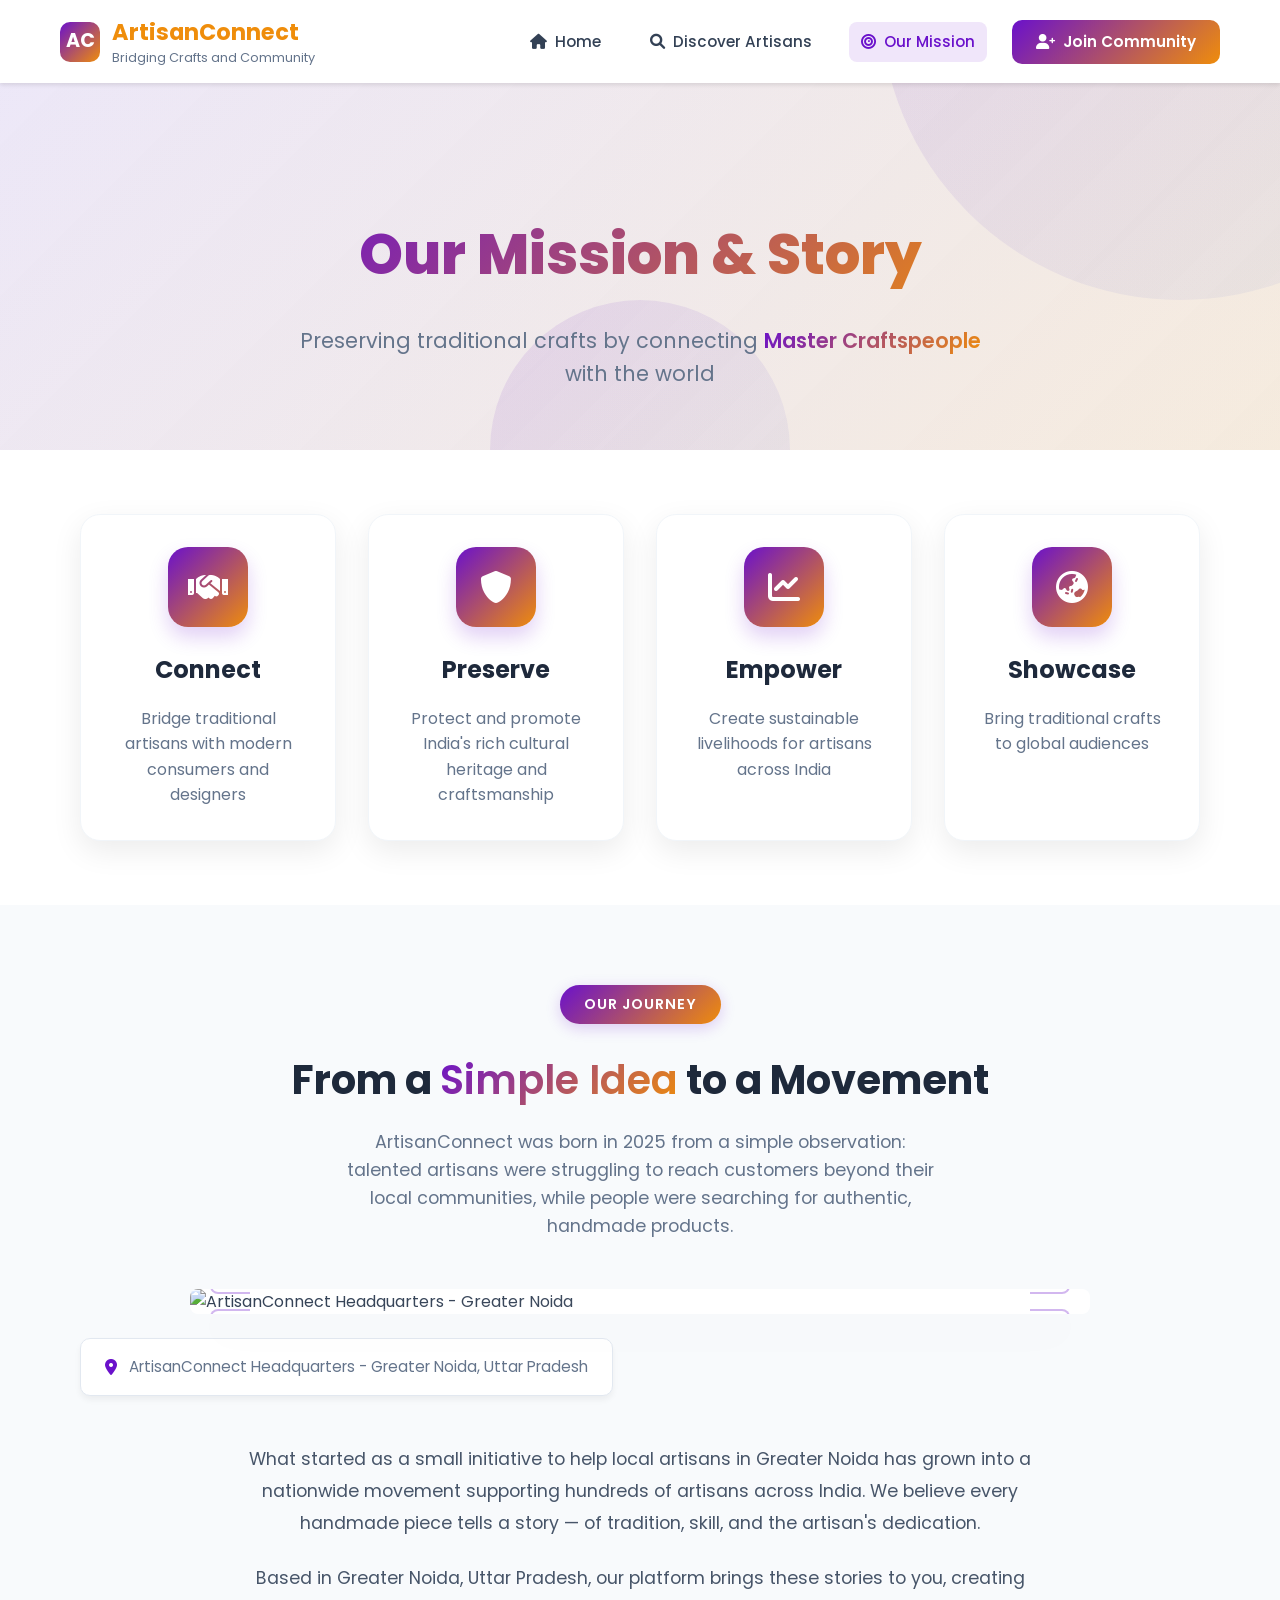
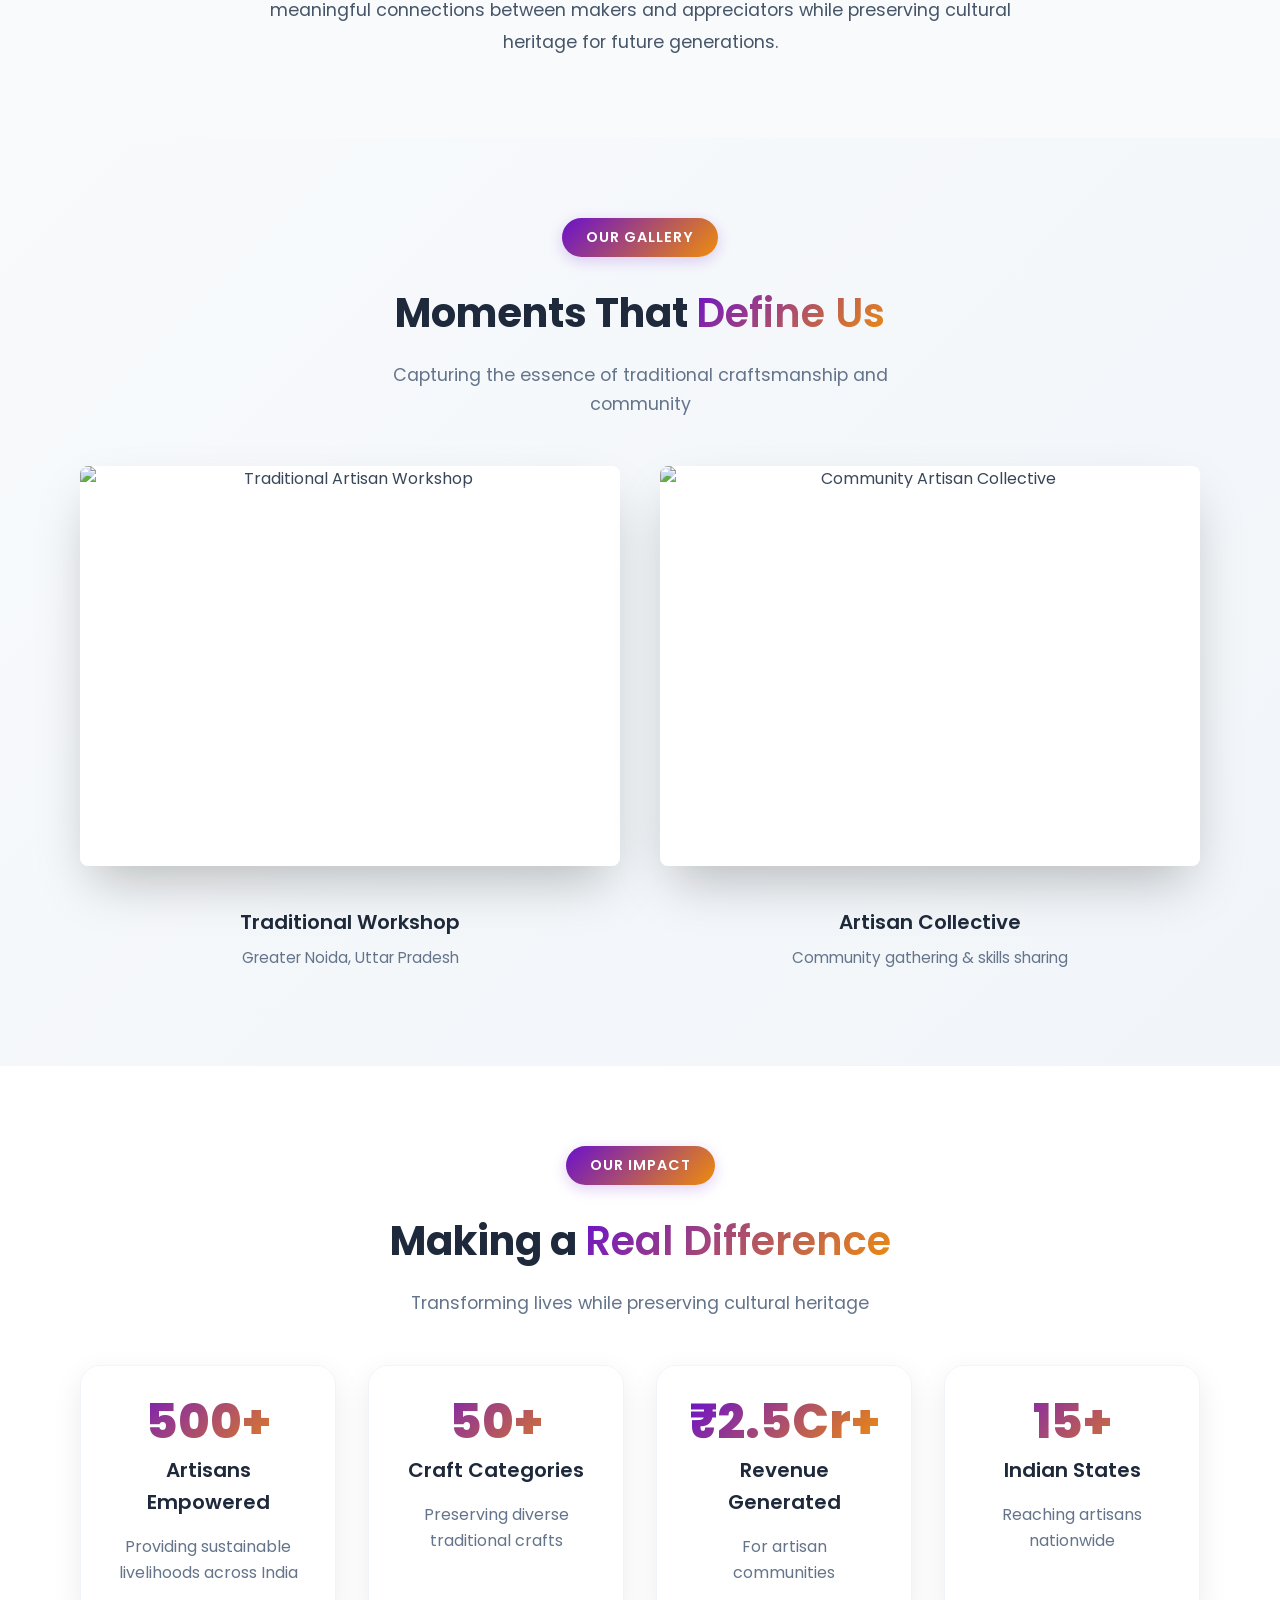
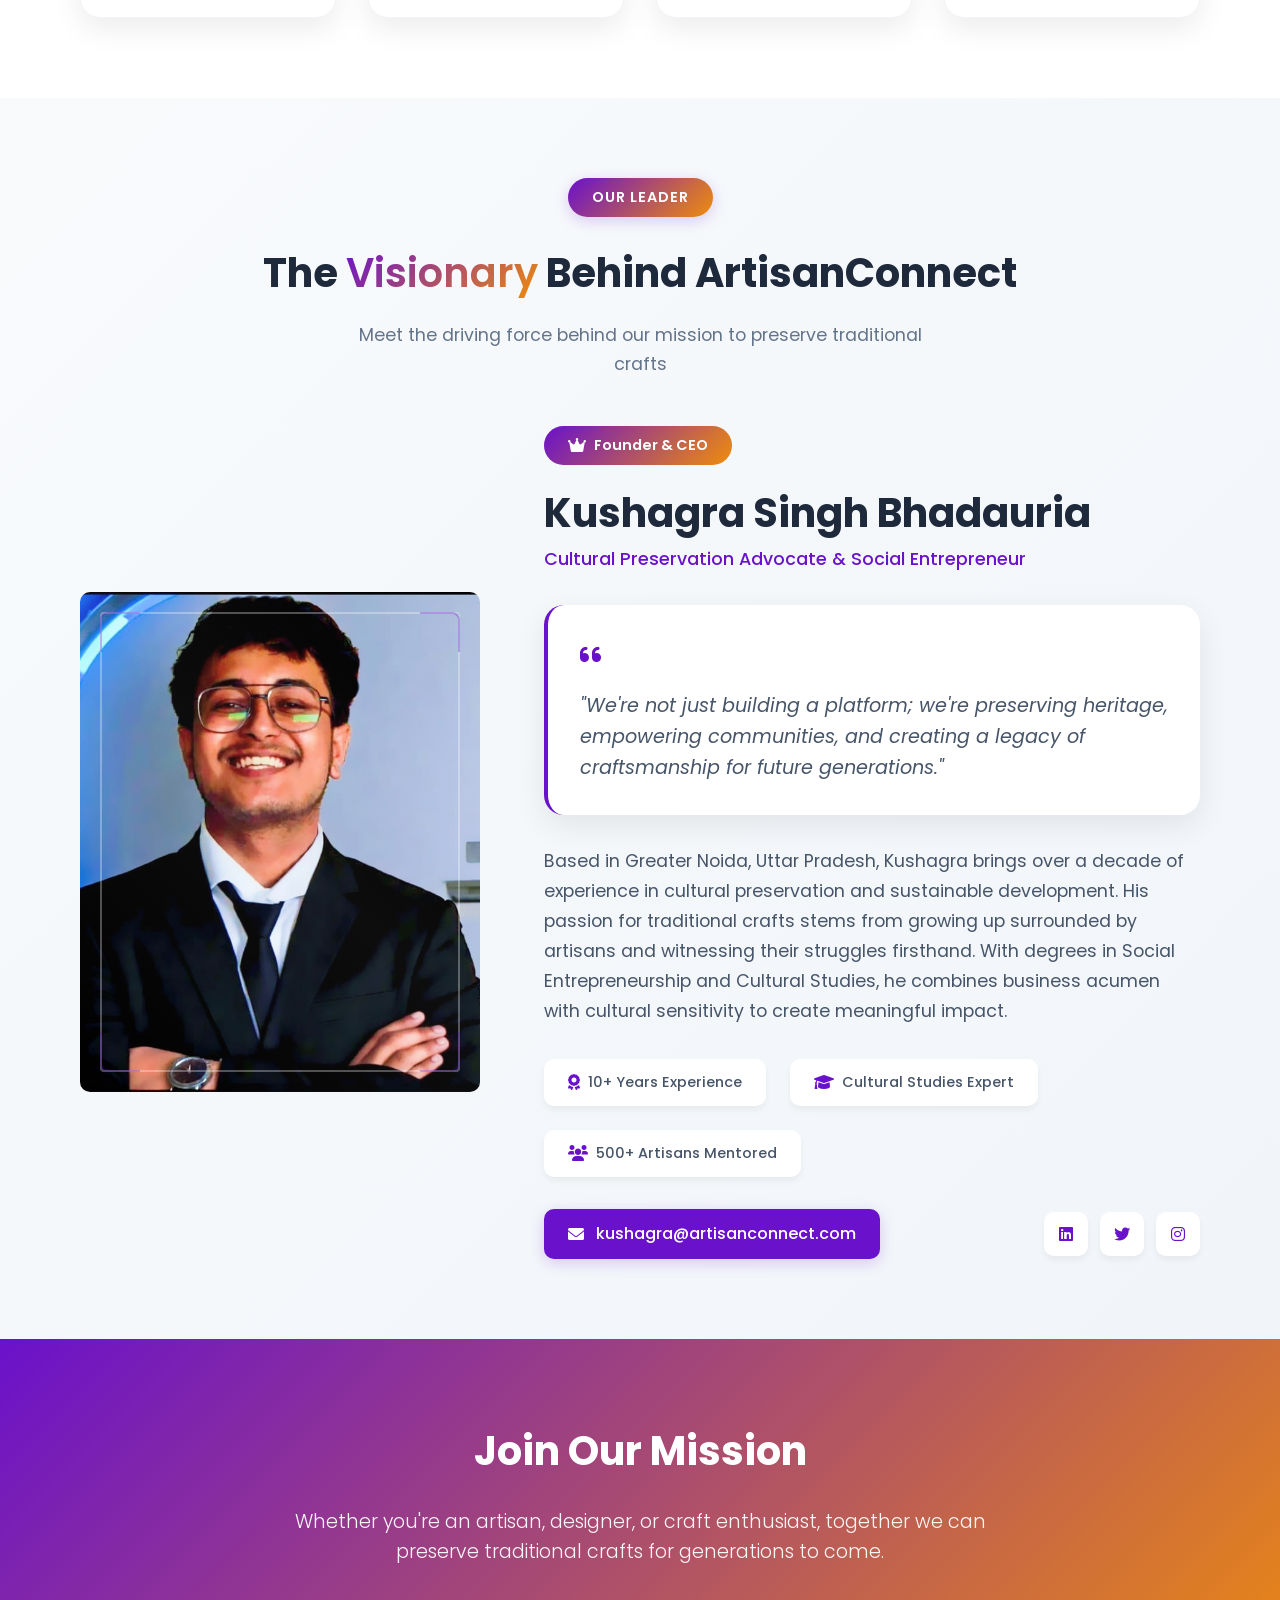
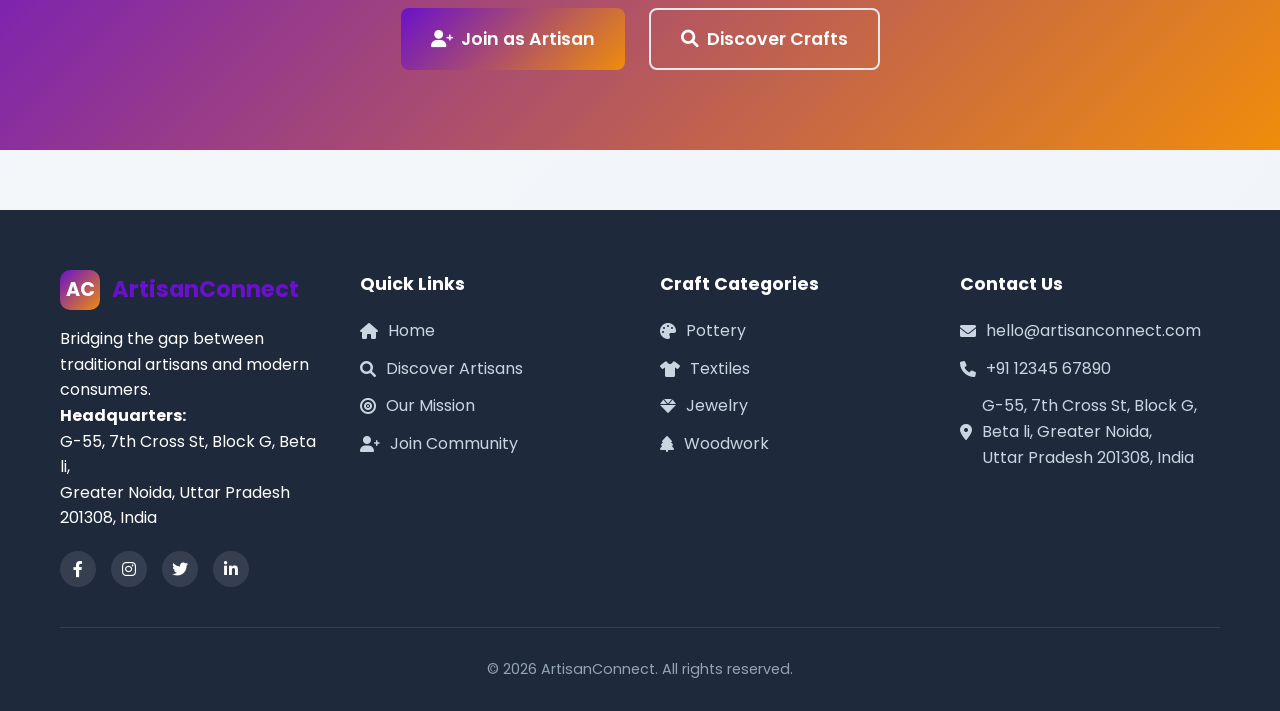
==== about.html @ 3b974a5c "Initial commit: Community-Connect project" ====
<!DOCTYPE html>
<html lang="en">
<head>
    <meta charset="UTF-8">
    <meta name="viewport" content="width=device-width, initial-scale=1.0">
    <title>Our Mission & Story - ArtisanConnect</title>
    <meta name="description" content="Learn about ArtisanConnect's mission to preserve traditional crafts and connect artisans with global audiences.">
    
    <!-- Fonts & Icons -->
    <link href="https://fonts.googleapis.com/css2?family=Poppins:wght@300;400;500;600;700;800;900&display=swap" rel="stylesheet">
    <link rel="stylesheet" href="https://cdnjs.cloudflare.com/ajax/libs/font-awesome/6.0.0-beta3/css/all.min.css">
    
    <!-- CSS Files -->
    <link rel="stylesheet" href="css/style.css">
    <link rel="stylesheet" href="css/animations.css">
    <link rel="stylesheet" href="css/about.css">
</head>
<body class="about-page">
    <!-- Background Circles -->
    <div class="bg-circles">
        <div class="bg-circle circle-1"></div>
        <div class="bg-circle circle-2"></div>
        <div class="bg-circle circle-3"></div>
    </div>

    <!-- Professional Header -->
    <header class="main-header">
        <div class="container header-container">
            <a href="index.html" class="logo">
                <div class="logo-icon">AC</div>
                <div class="logo-text">
                    <h1><span>ArtisanConnect</span></h1>
                    <p>Bridging Crafts and Community</p>
                </div>
            </a>

            <nav class="main-nav" id="mainNav">
                <ul>
                    <li><a href="index.html" class="nav-link"><i class="fas fa-home"></i> Home</a></li>
                    <li><a href="artisans.html" class="nav-link"><i class="fas fa-search"></i> Discover Artisans</a></li>
                    <li><a href="about.html" class="nav-link active"><i class="fas fa-bullseye"></i> Our Mission</a></li>
                    <li><a href="join-community.html" class="btn-cta"><i class="fas fa-user-plus"></i> Join Community</a></li>
                </ul>
            </nav>

            <button class="menu-toggle" id="menuToggle" aria-label="Toggle menu">
                <span></span>
                <span></span>
                <span></span>
            </button>
        </div>
    </header>

    <main>
        <!-- Hero Section -->
        <section class="page-hero">
            <div class="container">
                <div class="hero-content text-center animate-fade-in">
                    <h1 class="hero-title">Our <span class="highlight">Mission & Story</span></h1>
                    <p class="hero-subtitle">
                        Preserving traditional crafts by connecting <span class="text-gradient">Master Craftspeople</span> with the world
                    </p>
                </div>
            </div>
        </section>

        <!-- Mission Section -->
        <section class="mission-section">
            <div class="container">
                <div class="mission-grid">
                    <!-- Mission Card -->
                    <div class="mission-card animate-fade-in">
                        <div class="mission-icon">
                            <i class="fas fa-handshake"></i>
                        </div>
                        <h3>Connect</h3>
                        <p>Bridge traditional artisans with modern consumers and designers</p>
                    </div>
                    
                    <!-- Mission Card -->
                    <div class="mission-card animate-fade-in delay-200">
                        <div class="mission-icon">
                            <i class="fas fa-shield-alt"></i>
                        </div>
                        <h3>Preserve</h3>
                        <p>Protect and promote India's rich cultural heritage and craftsmanship</p>
                    </div>
                    
                    <!-- Mission Card -->
                    <div class="mission-card animate-fade-in delay-400">
                        <div class="mission-icon">
                            <i class="fas fa-chart-line"></i>
                        </div>
                        <h3>Empower</h3>
                        <p>Create sustainable livelihoods for artisans across India</p>
                    </div>
                    
                    <!-- Mission Card -->
                    <div class="mission-card animate-fade-in delay-600">
                        <div class="mission-icon">
                            <i class="fas fa-globe-asia"></i>
                        </div>
                        <h3>Showcase</h3>
                        <p>Bring traditional crafts to global audiences</p>
                    </div>
                </div>
            </div>
        </section>

        <!-- Story Section -->
        <section class="story-section">
            <div class="container">
                <div class="section-header text-center animate-fade-in">
                    <div class="section-tag">Our Journey</div>
                    <h2>From a <span class="text-gradient">Simple Idea</span> to a Movement</h2>
                    <p class="section-subtitle">
                        ArtisanConnect was born in 2025 from a simple observation: talented artisans were struggling 
                        to reach customers beyond their local communities, while people were searching for authentic, 
                        handmade products.
                    </p>
                </div>

                <!-- Story Content -->
                <div class="story-content">
                    <div class="story-image-frame animate-fade-in delay-200">
                        <div class="frame-container">
                            <div class="photo-frame">
                                <div class="frame-border"></div>
                                <div class="frame-matte"></div>
                                <img src="/images/1.jpg" 
                                     alt="ArtisanConnect Headquarters - Greater Noida" 
                                     loading="lazy">
                                <div class="frame-decoration">
                                    <div class="corner corner-tl"></div>
                                    <div class="corner corner-tr"></div>
                                    <div class="corner corner-bl"></div>
                                    <div class="corner corner-br"></div>
                                </div>
                            </div>
                        </div>
                        <div class="image-caption">
                            <i class="fas fa-map-marker-alt"></i>
                            <span>ArtisanConnect Headquarters - Greater Noida, Uttar Pradesh</span>
                        </div>
                    </div>

                    <div class="story-text animate-fade-in delay-300">
                        <p>
                            What started as a small initiative to help local artisans in Greater Noida has grown into a 
                            nationwide movement supporting hundreds of artisans across India. We believe every handmade 
                            piece tells a story — of tradition, skill, and the artisan's dedication.
                        </p>
                        <p>
                            Based in Greater Noida, Uttar Pradesh, our platform brings these stories to you, creating 
                            meaningful connections between makers and appreciators while preserving cultural heritage 
                            for future generations.
                        </p>
                    </div>
                </div>
            </div>
        </section>

        <!-- Gallery Section -->
        <section class="gallery-section bg-light">
            <div class="container">
                <div class="section-header text-center animate-fade-in">
                    <div class="section-tag">Our Gallery</div>
                    <h2>Moments That <span class="text-gradient">Define Us</span></h2>
                    <p class="section-subtitle">
                        Capturing the essence of traditional craftsmanship and community
                    </p>
                </div>

                <div class="gallery-grid">
                    <!-- Gallery Item 1 -->
                    <div class="gallery-item animate-fade-in delay-200">
                        <div class="photo-frame gallery-frame">
                            <div class="frame-border"></div>
                            <div class="frame-matte"></div>
                            <img src="/images/2.jpg" 
                                 alt="Traditional Artisan Workshop" 
                                 loading="lazy">
                            <div class="gallery-overlay">
                                <div class="overlay-content">
                                    <i class="fas fa-expand-alt"></i>
                                    <p>View Details</p>
                                </div>
                            </div>
                        </div>
                        <div class="gallery-caption">
                            <h4>Traditional Workshop</h4>
                            <p>Greater Noida, Uttar Pradesh</p>
                        </div>
                    </div>

                    <!-- Gallery Item 2 -->
                    <div class="gallery-item animate-fade-in delay-300">
                        <div class="photo-frame gallery-frame">
                            <div class="frame-border"></div>
                            <div class="frame-matte"></div>
                            <img src="/images/3.jpg" 
                                 alt="Community Artisan Collective" 
                                 loading="lazy">
                            <div class="gallery-overlay">
                                <div class="overlay-content">
                                    <i class="fas fa-expand-alt"></i>
                                    <p>View Details</p>
                                </div>
                            </div>
                        </div>
                        <div class="gallery-caption">
                            <h4>Artisan Collective</h4>
                            <p>Community gathering & skills sharing</p>
                        </div>
                    </div>

                     
                </div>
            </div>
        </section>

        <!-- Impact Section -->
        <section class="impact-section">
            <div class="container">
                <div class="section-header text-center animate-fade-in">
                    <div class="section-tag">Our Impact</div>
                    <h2>Making a <span class="text-gradient">Real Difference</span></h2>
                    <p class="section-subtitle">
                        Transforming lives while preserving cultural heritage
                    </p>
                </div>

                <div class="impact-grid">
                    <div class="impact-card animate-fade-in">
                        <div class="impact-number">500+</div>
                        <div class="impact-title">Artisans Empowered</div>
                        <p>Providing sustainable livelihoods across India</p>
                    </div>

                    <div class="impact-card animate-fade-in delay-200">
                        <div class="impact-number">50+</div>
                        <div class="impact-title">Craft Categories</div>
                        <p>Preserving diverse traditional crafts</p>
                    </div>

                    <div class="impact-card animate-fade-in delay-400">
                        <div class="impact-number">₹2.5Cr+</div>
                        <div class="impact-title">Revenue Generated</div>
                        <p>For artisan communities</p>
                    </div>

                    <div class="impact-card animate-fade-in delay-600">
                        <div class="impact-number">15+</div>
                        <div class="impact-title">Indian States</div>
                        <p>Reaching artisans nationwide</p>
                    </div>
                </div>
            </div>
        </section>

        <!-- Founder Section -->
        <section class="founder-section">
            <div class="container">
                <div class="section-header text-center animate-fade-in">
                    <div class="section-tag">Our Leader</div>
                    <h2>The <span class="text-gradient">Visionary</span> Behind ArtisanConnect</h2>
                    <p class="section-subtitle">
                        Meet the driving force behind our mission to preserve traditional crafts
                    </p>
                </div>
                
                <div class="founder-profile animate-fade-in delay-200">
                    <div class="founder-image">
                        <div class="founder-frame">
                            <div class="frame-border"></div>
                            <div class="frame-matte"></div>
                            <img src="/images/1neww.jpg" 
                                 alt="Kushagra Singh Bhadauria - Founder & CEO" 
                                 loading="lazy">
                            <div class="frame-decoration">
                                <div class="corner corner-tl"></div>
                                <div class="corner corner-tr"></div>
                                <div class="corner corner-bl"></div>
                                <div class="corner corner-br"></div>
                            </div>
                        </div>
                    </div>
                    
                    <div class="founder-info">
                        <div class="founder-badge">
                            <i class="fas fa-crown"></i>
                            Founder & CEO
                        </div>
                        <h3>Kushagra Singh Bhadauria</h3>
                        <p class="founder-tagline">Cultural Preservation Advocate & Social Entrepreneur</p>
                        
                        <div class="founder-quote">
                            <div class="quote-icon">
                                <i class="fas fa-quote-left"></i>
                            </div>
                            <blockquote>
                                "We're not just building a platform; we're preserving heritage, empowering communities, 
                                and creating a legacy of craftsmanship for future generations."
                            </blockquote>
                        </div>
                        
                        <p class="founder-bio">
                            Based in Greater Noida, Uttar Pradesh, Kushagra brings over a decade of experience in 
                            cultural preservation and sustainable development. His passion for traditional crafts 
                            stems from growing up surrounded by artisans and witnessing their struggles firsthand. 
                            With degrees in Social Entrepreneurship and Cultural Studies, he combines business 
                            acumen with cultural sensitivity to create meaningful impact.
                        </p>
                        
                        <div class="founder-highlights">
                            <div class="highlight-item">
                                <i class="fas fa-award"></i>
                                <span>10+ Years Experience</span>
                            </div>
                            <div class="highlight-item">
                                <i class="fas fa-graduation-cap"></i>
                                <span>Cultural Studies Expert</span>
                            </div>
                            <div class="highlight-item">
                                <i class="fas fa-users"></i>
                                <span>500+ Artisans Mentored</span>
                            </div>
                        </div>
                        
                        <div class="founder-contact">
                            <a href="mailto:kushagra@artisanconnect.com" class="contact-link">
                                <i class="fas fa-envelope"></i>
                                kushagra@artisanconnect.com
                            </a>
                            <div class="founder-social">
                                <a href="#" aria-label="LinkedIn" class="social-btn">
                                    <i class="fab fa-linkedin"></i>
                                </a>
                                <a href="#" aria-label="Twitter" class="social-btn">
                                    <i class="fab fa-twitter"></i>
                                </a>
                                <a href="#" aria-label="Instagram" class="social-btn">
                                    <i class="fab fa-instagram"></i>
                                </a>
                            </div>
                        </div>
                    </div>
                </div>
            </div>
        </section>

        <!-- CTA Section -->
        <section class="about-cta">
            <div class="container">
                <div class="cta-content text-center animate-fade-in">
                    <h2 class="text-white">Join Our Mission</h2>
                    <p class="lead text-white mb-4">
                        Whether you're an artisan, designer, or craft enthusiast, together we can preserve 
                        traditional crafts for generations to come.
                    </p>
                    <div class="cta-buttons">
                        <a href="join-community.html" class="btn btn-primary btn-lg">
                            <i class="fas fa-user-plus"></i> Join as Artisan
                        </a>
                        <a href="artisans.html" class="btn btn-outline btn-lg text-white">
                            <i class="fas fa-search"></i> Discover Crafts
                        </a>
                    </div>
                </div>
            </div>
        </section>
    </main>

    <!-- Professional Footer -->
    <footer class="main-footer">
        <div class="container">
            <div class="footer-content">
                <div class="footer-col">
                    <div class="logo mb-3">
                        <div class="logo-icon">AC</div>
                        <div class="logo-text">
                            <h1>ArtisanConnect</h1>
                        </div>
                    </div>
                    <p>Bridging the gap between traditional artisans and modern consumers.</p>
                    <p>
                        <strong>Headquarters:</strong><br>
                        G-55, 7th Cross St, Block G, Beta li,<br>
                        Greater Noida, Uttar Pradesh 201308, India
                    </p>
                    <div class="social-links">
                        <a href="#" class="social-link" aria-label="Facebook"><i class="fab fa-facebook-f"></i></a>
                        <a href="#" class="social-link" aria-label="Instagram"><i class="fab fa-instagram"></i></a>
                        <a href="#" class="social-link" aria-label="Twitter"><i class="fab fa-twitter"></i></a>
                        <a href="#" class="social-link" aria-label="LinkedIn"><i class="fab fa-linkedin-in"></i></a>
                    </div>
                </div>

                <div class="footer-col">
                    <h4>Quick Links</h4>
                    <ul class="footer-links">
                        <li><a href="index.html"><i class="fas fa-home"></i> Home</a></li>
                        <li><a href="artisans.html"><i class="fas fa-search"></i> Discover Artisans</a></li>
                        <li><a href="about.html"><i class="fas fa-bullseye"></i> Our Mission</a></li>
                        <li><a href="join-community.html"><i class="fas fa-user-plus"></i> Join Community</a></li>
                    </ul>
                </div>

                <div class="footer-col">
                    <h4>Craft Categories</h4>
                    <ul class="footer-links">
                        <li><a href="#"><i class="fas fa-palette"></i> Pottery</a></li>
                        <li><a href="#"><i class="fas fa-tshirt"></i> Textiles</a></li>
                        <li><a href="#"><i class="fas fa-gem"></i> Jewelry</a></li>
                        <li><a href="#"><i class="fas fa-tree"></i> Woodwork</a></li>
                    </ul>
                </div>

                <div class="footer-col">
                    <h4>Contact Us</h4>
                    <ul class="footer-links">
                        <li><a href="mailto:hello@artisanconnect.com"><i class="fas fa-envelope"></i> hello@artisanconnect.com</a></li>
                        <li><a href="tel:+911234567890"><i class="fas fa-phone"></i> +91 12345 67890</a></li>
                        <li>
                            <a href="#" class="address-link">
                                <i class="fas fa-map-marker-alt"></i> 
                                <span>
                                    G-55, 7th Cross St, Block G,<br>
                                    Beta li, Greater Noida,<br>
                                    Uttar Pradesh 201308, India
                                </span>
                            </a>
                        </li>
                    </ul>
                </div>
            </div>

            <div class="footer-bottom">
                <p>&copy; <span id="currentYear"></span> ArtisanConnect. All rights reserved.</p>
            </div>
        </div>
    </footer>

    <!-- JavaScript Files -->
    <script src="js/main.js"></script>
    <script src="js/about.js"></script>
    
    <script>
        // Set current year
        document.getElementById('currentYear').textContent = new Date().getFullYear();
        
        // Mobile menu toggle
        const menuToggle = document.getElementById('menuToggle');
        const mainNav = document.getElementById('mainNav');
        
        if (menuToggle && mainNav) {
            menuToggle.addEventListener('click', function() {
                this.classList.toggle('active');
                mainNav.classList.toggle('active');
            });
            
            // Close mobile menu when clicking on a link
            const navLinks = mainNav.querySelectorAll('.nav-link, .btn-cta');
            navLinks.forEach(link => {
                link.addEventListener('click', function() {
                    menuToggle.classList.remove('active');
                    mainNav.classList.remove('active');
                });
            });
        }
        
        // Gallery image hover effect
        document.querySelectorAll('.gallery-frame').forEach(frame => {
            frame.addEventListener('mouseenter', function() {
                this.style.transform = 'translateY(-10px) scale(1.02)';
            });
            
            frame.addEventListener('mouseleave', function() {
                this.style.transform = 'translateY(0) scale(1)';
            });
        });
    </script>
</body>
</html>
---- css/style.css ----
/* Base Styles & Variables */
:root {
    --primary: #6a11cb;
    --primary-light: #8a2be2;
    --secondary: #ef8d0b;
    --success: #10b981;
    --warning: #f59e0b;
    --danger: #ef4444;
    --light: #f8f9fa;
    --dark: #1e293b;
    --text-primary: #334155;
    --text-secondary: #64748b;
    --text-muted: #94a3b8;
    --border-color: #e2e8f0;
    --shadow-sm: 0 2px 4px rgba(0, 0, 0, 0.1);
    --shadow-md: 0 4px 6px rgba(0, 0, 0, 0.1);
    --shadow-lg: 0 10px 15px rgba(0, 0, 0, 0.1);
    --shadow-xl: 0 20px 25px rgba(0, 0, 0, 0.1);
}

* {
    margin: 0;
    padding: 0;
    box-sizing: border-box;
}

body {
    font-family: 'Poppins', sans-serif;
    color: var(--text-primary);
    line-height: 1.6;
    overflow-x: hidden;
}

.container {
    width: 100%;
    max-width: 1200px;
    margin: 0 auto;
    padding: 0 20px;
}

/* Background Circles */
.bg-circles {
    position: fixed;
    top: 0;
    left: 0;
    width: 100%;
    height: 100%;
    z-index: -1;
    overflow: hidden;
}

.bg-circle {
    position: absolute;
    border-radius: 50%;
    background: linear-gradient(135deg, rgba(106, 17, 203, 0.1) 0%, rgba(37, 117, 252, 0.05) 100%);
}

.bg-circle.circle-1 {
    width: 600px;
    height: 600px;
    top: -300px;
    right: -200px;
}

.bg-circle.circle-2 {
    width: 400px;
    height: 400px;
    bottom: -200px;
    left: -100px;
}

.bg-circle.circle-3 {
    width: 300px;
    height: 300px;
    top: 50%;
    left: 50%;
    transform: translate(-50%, -50%);
}

/* Header */
.main-header {
    background: white;
    box-shadow: var(--shadow-sm);
    position: fixed;
    top: 0;
    left: 0;
    width: 100%;
    z-index: 1000;
    padding: 15px 0;
}

.header-container {
    display: flex;
    justify-content: space-between;
    align-items: center;
}

.logo {
    display: flex;
    align-items: center;
    gap: 12px;
    text-decoration: none;
    color: inherit;
}

.logo-icon {
    width: 40px;
    height: 40px;
    background: linear-gradient(135deg, var(--primary) 0%, var(--secondary) 100%);
    border-radius: 10px;
    display: flex;
    align-items: center;
    justify-content: center;
    color: white;
    font-weight: 700;
    font-size: 1.2rem;
}

.logo-text h1 {
    font-size: 1.4rem;
    font-weight: 700;
    color: var(--primary);
}

.logo-text h1 span {
    color: var(--secondary);
}

.logo-text p {
    font-size: 0.8rem;
    color: var(--text-secondary);
    margin-top: -3px;
}

.main-nav ul {
    display: flex;
    list-style: none;
    gap: 25px;
    align-items: center;
}

.nav-link {
    text-decoration: none;
    color: var(--text-primary);
    font-weight: 500;
    font-size: 0.95rem;
    display: flex;
    align-items: center;
    gap: 8px;
    padding: 8px 12px;
    border-radius: 8px;
    transition: all 0.3s ease;
}

.nav-link:hover {
    color: var(--primary);
    background: rgba(106, 17, 203, 0.05);
}

.nav-link.active {
    color: var(--primary);
    background: rgba(106, 17, 203, 0.1);
}

.btn-cta {
    background: linear-gradient(135deg, var(--primary) 0%, var(--secondary) 100%);
    color: white;
    text-decoration: none;
    padding: 10px 24px;
    border-radius: 10px;
    font-weight: 600;
    font-size: 0.95rem;
    display: flex;
    align-items: center;
    gap: 8px;
    transition: all 0.3s ease;
    border: none;
    cursor: pointer;
}

.btn-cta:hover {
    transform: translateY(-2px);
    box-shadow: var(--shadow-md);
}

.menu-toggle {
    display: none;
    flex-direction: column;
    gap: 4px;
    background: none;
    border: none;
    cursor: pointer;
    padding: 5px;
}

.menu-toggle span {
    width: 25px;
    height: 2px;
    background: var(--text-primary);
    border-radius: 2px;
    transition: all 0.3s ease;
}

/* Buttons */
.btn {
    padding: 10px 20px;
    border-radius: 8px;
    font-weight: 500;
    font-size: 0.95rem;
    cursor: pointer;
    transition: all 0.3s ease;
    border: 2px solid transparent;
    display: inline-flex;
    align-items: center;
    gap: 8px;
    text-decoration: none;
}

.btn-primary {
    background: linear-gradient(135deg, var(--primary) 0%, var(--secondary) 100%);
    color: white;
    border: none;
}

.btn-primary:hover {
    transform: translateY(-2px);
    box-shadow: var(--shadow-md);
}

.btn-secondary {
    background: var(--light);
    color: var(--text-primary);
    border-color: var(--border-color);
}

.btn-secondary:hover {
    background: white;
    border-color: var(--primary);
    color: var(--primary);
}

.btn-outline {
    background: transparent;
    color: var(--text-primary);
    border-color: var(--border-color);
}

.btn-outline:hover {
    border-color: var(--primary);
    color: var(--primary);
}

.btn-sm {
    padding: 6px 12px;
    font-size: 0.85rem;
}

.btn-lg {
    padding: 15px 30px;
    font-size: 1.1rem;
    font-weight: 600;
}

.btn-full {
    width: 100%;
    justify-content: center;
}

/* Utility Classes */
.text-center { text-align: center; }
.text-white { color: white; }
.text-gradient { 
    background: linear-gradient(135deg, var(--primary) 0%, var(--secondary) 100%);
    -webkit-background-clip: text;
    -webkit-text-fill-color: transparent;
}
.bg-light { background-color: var(--light); }
.bg-gradient-secondary {
    background: linear-gradient(135deg, var(--primary) 0%, var(--secondary) 100%);
}
.mb-3 { margin-bottom: 1rem; }
.mb-4 { margin-bottom: 1.5rem; }
.mt-4 { margin-top: 1.5rem; }
.lead { font-size: 1.1rem; font-weight: 300; }

/* Footer */
.main-footer {
    background: var(--dark);
    color: white;
    padding: 60px 0 30px;
    margin-top: 60px;
}

.footer-content {
    display: grid;
    grid-template-columns: repeat(auto-fit, minmax(250px, 1fr));
    gap: 40px;
    margin-bottom: 40px;
}

.footer-col h4 {
    font-size: 1.1rem;
    margin-bottom: 20px;
    color: white;
}

.footer-links {
    list-style: none;
}

.footer-links li {
    margin-bottom: 12px;
}

.footer-links a {
    color: #cbd5e1;
    text-decoration: none;
    display: flex;
    align-items: center;
    gap: 10px;
    transition: all 0.3s ease;
}

.footer-links a:hover {
    color: white;
    padding-left: 5px;
}

.social-links {
    display: flex;
    gap: 15px;
    margin-top: 20px;
}

.social-link {
    width: 36px;
    height: 36px;
    border-radius: 50%;
    background: rgba(255, 255, 255, 0.1);
    display: flex;
    align-items: center;
    justify-content: center;
    color: white;
    text-decoration: none;
    transition: all 0.3s ease;
}

.social-link:hover {
    background: var(--primary);
    transform: translateY(-3px);
}

.footer-bottom {
    text-align: center;
    padding-top: 30px;
    border-top: 1px solid rgba(255, 255, 255, 0.1);
    color: #94a3b8;
    font-size: 0.9rem;
}

/* Animations */
@keyframes fadeIn {
    from { opacity: 0; transform: translateY(20px); }
    to { opacity: 1; transform: translateY(0); }
}

.animate-fade-in {
    animation: fadeIn 0.6s ease forwards;
}

.delay-200 { animation-delay: 0.2s; }
.delay-300 { animation-delay: 0.3s; }
.delay-400 { animation-delay: 0.4s; }

/* Responsive Design */
@media (max-width: 992px) {
    .container {
        padding: 0 15px;
    }
    
    .main-nav ul {
        gap: 15px;
    }
}

@media (max-width: 768px) {
    .menu-toggle {
        display: flex;
    }
    
    .main-nav {
        position: fixed;
        top: 70px;
        left: 0;
        width: 100%;
        background: white;
        box-shadow: var(--shadow-lg);
        padding: 20px;
        transform: translateY(-100%);
        opacity: 0;
        visibility: hidden;
        transition: all 0.3s ease;
    }
    
    .main-nav.active {
        transform: translateY(0);
        opacity: 1;
        visibility: visible;
    }
    
    .main-nav ul {
        flex-direction: column;
        align-items: flex-start;
        gap: 15px;
    }
    
    .menu-toggle.active span:nth-child(1) {
        transform: rotate(45deg) translate(5px, 5px);
    }
    
    .menu-toggle.active span:nth-child(2) {
        opacity: 0;
    }
    
    .menu-toggle.active span:nth-child(3) {
        transform: rotate(-45deg) translate(7px, -6px);
    }
    
    .footer-content {
        grid-template-columns: 1fr;
        gap: 30px;
    }
}
---- css/animations.css ----
/* ===== PROFESSIONAL ANIMATIONS LIBRARY ===== */

/* Entrance Animations */
@keyframes fadeInUp {
    from {
        opacity: 0;
        transform: translate3d(0, 40px, 0);
    }
    to {
        opacity: 1;
        transform: translate3d(0, 0, 0);
    }
}

@keyframes fadeInDown {
    from {
        opacity: 0;
        transform: translate3d(0, -40px, 0);
    }
    to {
        opacity: 1;
        transform: translate3d(0, 0, 0);
    }
}

@keyframes fadeInLeft {
    from {
        opacity: 0;
        transform: translate3d(-40px, 0, 0);
    }
    to {
        opacity: 1;
        transform: translate3d(0, 0, 0);
    }
}

@keyframes fadeInRight {
    from {
        opacity: 0;
        transform: translate3d(40px, 0, 0);
    }
    to {
        opacity: 1;
        transform: translate3d(0, 0, 0);
    }
}

@keyframes zoomIn {
    from {
        opacity: 0;
        transform: scale3d(0.3, 0.3, 0.3);
    }
    50% {
        opacity: 1;
    }
}

@keyframes slideInUp {
    from {
        transform: translate3d(0, 100%, 0);
        visibility: visible;
    }
    to {
        transform: translate3d(0, 0, 0);
    }
}

@keyframes slideInDown {
    from {
        transform: translate3d(0, -100%, 0);
        visibility: visible;
    }
    to {
        transform: translate3d(0, 0, 0);
    }
}

@keyframes slideInLeft {
    from {
        transform: translate3d(-100%, 0, 0);
        visibility: visible;
    }
    to {
        transform: translate3d(0, 0, 0);
    }
}

@keyframes slideInRight {
    from {
        transform: translate3d(100%, 0, 0);
        visibility: visible;
    }
    to {
        transform: translate3d(0, 0, 0);
    }
}

/* Hover Animations */
@keyframes float {
    0%, 100% {
        transform: translateY(0);
    }
    50% {
        transform: translateY(-10px);
    }
}

@keyframes pulse {
    0%, 100% {
        opacity: 1;
        transform: scale(1);
    }
    50% {
        opacity: 0.8;
        transform: scale(1.05);
    }
}

@keyframes shake {
    0%, 100% {
        transform: translateX(0);
    }
    10%, 30%, 50%, 70%, 90% {
        transform: translateX(-5px);
    }
    20%, 40%, 60%, 80% {
        transform: translateX(5px);
    }
}

@keyframes bounce {
    0%, 100% {
        transform: translateY(0);
    }
    50% {
        transform: translateY(-10px);
    }
}

@keyframes spin {
    from {
        transform: rotate(0deg);
    }
    to {
        transform: rotate(360deg);
    }
}

@keyframes gradientShift {
    0%, 100% {
        background-position: 0% 50%;
    }
    50% {
        background-position: 100% 50%;
    }
}

/* Loading Animations */
@keyframes shimmer {
    0% {
        background-position: -1000px 0;
    }
    100% {
        background-position: 1000px 0;
    }
}

@keyframes progress {
    0% {
        width: 0%;
    }
    100% {
        width: 100%;
    }
}

/* Background Animations */
@keyframes backgroundFloat {
    0%, 100% {
        transform: translate(0, 0) rotate(0deg);
    }
    25% {
        transform: translate(10px, -10px) rotate(90deg);
    }
    50% {
        transform: translate(0, -20px) rotate(180deg);
    }
    75% {
        transform: translate(-10px, -10px) rotate(270deg);
    }
}

@keyframes ripple {
    0% {
        transform: scale(0.8);
        opacity: 1;
    }
    100% {
        transform: scale(2.4);
        opacity: 0;
    }
}

/* Typography Animations */
@keyframes typewriter {
    from {
        width: 0;
    }
    to {
        width: 100%;
    }
}

@keyframes blinkCaret {
    from, to {
        border-color: transparent;
    }
    50% {
        border-color: var(--primary-500);
    }
}

/* ===== ANIMATION CLASSES ===== */

/* Entrance Animations */
.animate-fade-in-up {
    animation: fadeInUp 0.8s cubic-bezier(0.22, 0.61, 0.36, 1) forwards;
}

.animate-fade-in-down {
    animation: fadeInDown 0.8s cubic-bezier(0.22, 0.61, 0.36, 1) forwards;
}

.animate-fade-in-left {
    animation: fadeInLeft 0.8s cubic-bezier(0.22, 0.61, 0.36, 1) forwards;
}

.animate-fade-in-right {
    animation: fadeInRight 0.8s cubic-bezier(0.22, 0.61, 0.36, 1) forwards;
}

.animate-zoom-in {
    animation: zoomIn 0.6s cubic-bezier(0.22, 0.61, 0.36, 1) forwards;
}

.animate-slide-in-up {
    animation: slideInUp 0.6s cubic-bezier(0.22, 0.61, 0.36, 1) forwards;
}

.animate-slide-in-down {
    animation: slideInDown 0.6s cubic-bezier(0.22, 0.61, 0.36, 1) forwards;
}

.animate-slide-in-left {
    animation: slideInLeft 0.6s cubic-bezier(0.22, 0.61, 0.36, 1) forwards;
}

.animate-slide-in-right {
    animation: slideInRight 0.6s cubic-bezier(0.22, 0.61, 0.36, 1) forwards;
}

/* Hover Animations */
.hover-float:hover {
    animation: float 3s ease-in-out infinite;
}

.hover-pulse:hover {
    animation: pulse 2s ease-in-out infinite;
}

.hover-shake:hover {
    animation: shake 0.5s ease-in-out;
}

.hover-bounce:hover {
    animation: bounce 0.5s ease-in-out;
}

.hover-spin:hover {
    animation: spin 1s linear infinite;
}

.hover-gradient:hover {
    background-size: 200% 200%;
    animation: gradientShift 3s ease infinite;
}

/* Loading States */
.loading-shimmer {
    background: linear-gradient(90deg, #f0f0f0 25%, #e0e0e0 50%, #f0f0f0 75%);
    background-size: 1000px 100%;
    animation: shimmer 2s infinite linear;
}

.loading-progress {
    animation: progress 2s ease-in-out infinite;
}

/* Background Effects */
.background-float {
    animation: backgroundFloat 20s ease-in-out infinite;
}

.ripple-effect {
    animation: ripple 0.6s linear;
}

/* Text Animations */
.typewriter {
    overflow: hidden;
    border-right: 3px solid var(--primary-500);
    white-space: nowrap;
    margin: 0 auto;
    animation: typewriter 3.5s steps(40, end),
               blinkCaret 0.75s step-end infinite;
}

/* Animation Delays */
.delay-100 { animation-delay: 100ms; }
.delay-200 { animation-delay: 200ms; }
.delay-300 { animation-delay: 300ms; }
.delay-400 { animation-delay: 400ms; }
.delay-500 { animation-delay: 500ms; }
.delay-600 { animation-delay: 600ms; }
.delay-700 { animation-delay: 700ms; }
.delay-800 { animation-delay: 800ms; }

/* Animation Control */
.animation-paused {
    animation-play-state: paused;
}

.animation-running {
    animation-play-state: running;
}

.animation-infinite {
    animation-iteration-count: infinite;
}

.animation-once {
    animation-iteration-count: 1;
}

/* Reduced Motion Support */
@media (prefers-reduced-motion: reduce) {
    *,
    *::before,
    *::after {
        animation-duration: 0.01ms !important;
        animation-iteration-count: 1 !important;
        transition-duration: 0.01ms !important;
    }
}

/* Scroll Triggered Animations */
[data-animate] {
    opacity: 0;
    transform: translateY(30px);
    transition: opacity 0.8s ease, transform 0.8s ease;
}

[data-animate].animate {
    opacity: 1;
    transform: translateY(0);
}

.scroll-fade-in {
    opacity: 0;
    transform: translateY(20px);
    transition: all 0.8s cubic-bezier(0.22, 0.61, 0.36, 1);
}

.scroll-fade-in.visible {
    opacity: 1;
    transform: translateY(0);
}

/* Loading Spinner */
.spinner {
    border: 3px solid rgba(0, 0, 0, 0.1);
    border-radius: 50%;
    border-top: 3px solid var(--primary-500);
    width: 40px;
    height: 40px;
    animation: spin 1s linear infinite;
}

.spinner-small {
    width: 20px;
    height: 20px;
    border-width: 2px;
}

.spinner-large {
    width: 60px;
    height: 60px;
    border-width: 4px;
}

/* Wave Animation */
.wave {
    display: inline-block;
    animation: wave 2.5s infinite;
    transform-origin: 70% 70%;
}

@keyframes wave {
    0% { transform: rotate(0deg); }
    10% { transform: rotate(14deg); }
    20% { transform: rotate(-8deg); }
    30% { transform: rotate(14deg); }
    40% { transform: rotate(-4deg); }
    50% { transform: rotate(10deg); }
    60% { transform: rotate(0deg); }
    100% { transform: rotate(0deg); }
}

/* Floating Elements */
.floating {
    animation: float 6s ease-in-out infinite;
}

.floating-slow {
    animation: float 8s ease-in-out infinite;
}

.floating-fast {
    animation: float 4s ease-in-out infinite;
}

/* Attention Seekers */
.attention-bounce {
    animation: bounce 2s infinite;
}

.attention-pulse {
    animation: pulse 2s infinite;
}

.attention-flash {
    animation: pulse 1s infinite;
}

/* Page Loader */
.page-loader {
    position: fixed;
    top: 0;
    left: 0;
    width: 100%;
    height: 100%;
    background: white;
    display: flex;
    align-items: center;
    justify-content: center;
    z-index: var(--z-modal);
    animation: fadeIn 0.3s ease-out forwards;
}

.page-loader.hidden {
    animation: fadeIn 0.3s ease-out reverse forwards;
}

/* Skeleton Loading */
.skeleton {
    background: linear-gradient(90deg, #f0f0f0 25%, #e0e0e0 50%, #f0f0f0 75%);
    background-size: 200% 100%;
    animation: shimmer 1.5s infinite linear;
    border-radius: var(--radius);
}

.skeleton-text {
    height: 1em;
    margin-bottom: 0.5em;
}

.skeleton-image {
    width: 100%;
    height: 200px;
}

/* Gradient Text Animation */
.gradient-text-animated {
    background: linear-gradient(90deg, var(--primary-500), var(--secondary-500), var(--accent-500));
    background-size: 300% 300%;
    -webkit-background-clip: text;
    -webkit-text-fill-color: transparent;
    animation: gradientShift 3s ease infinite;
}
---- css/about.css ----
/* ===== ABOUT PAGE STYLES ===== */
.about-page {
    background: linear-gradient(135deg, #f8fafc 0%, #f1f5f9 100%);
    color: #334155;
    line-height: 1.6;
    min-height: 100vh;
}

/* Hero Section */
.about-page .page-hero {
    background: linear-gradient(135deg, 
        rgba(106, 17, 203, 0.08) 0%, 
        rgba(239, 141, 11, 0.12) 100%);
    padding: 140px 0 60px;
    margin-top: 70px;
    position: relative;
    overflow: hidden;
}

.about-page .hero-content {
    position: relative;
    z-index: 2;
    max-width: 800px;
    margin: 0 auto;
    padding: 0 20px;
}

.about-page .hero-title {
    font-size: 3.5rem;
    font-weight: 800;
    margin-bottom: 1.5rem;
    background: linear-gradient(135deg, #6a11cb 0%, #ef8d0b 100%);
    -webkit-background-clip: text;
    -webkit-text-fill-color: transparent;
    background-clip: text;
}

.about-page .hero-subtitle {
    font-size: 1.3rem;
    color: #64748b;
    max-width: 700px;
    margin: 0 auto;
    line-height: 1.6;
}

.about-page .text-gradient {
    background: linear-gradient(135deg, #6a11cb 0%, #ef8d0b 100%);
    -webkit-background-clip: text;
    -webkit-text-fill-color: transparent;
    background-clip: text;
    font-weight: 600;
}

/* Section Header */
.section-header {
    text-align: center;
    margin-bottom: 3rem;
    padding: 0 20px;
}

.section-tag {
    display: inline-block;
    background: linear-gradient(135deg, #6a11cb 0%, #ef8d0b 100%);
    color: white;
    padding: 0.5rem 1.5rem;
    border-radius: 50px;
    font-size: 0.9rem;
    font-weight: 600;
    margin-bottom: 1.5rem;
    text-transform: uppercase;
    letter-spacing: 1px;
    box-shadow: 0 4px 15px rgba(106, 17, 203, 0.2);
}

.section-header h2 {
    font-size: 2.5rem;
    font-weight: 700;
    margin-bottom: 1rem;
    color: #1e293b;
}

.section-subtitle {
    font-size: 1.1rem;
    color: #64748b;
    max-width: 600px;
    margin: 0 auto;
    line-height: 1.6;
}

/* Mission Section */
.mission-section {
    padding: 4rem 0;
    background: white;
}

.mission-grid {
    display: grid;
    grid-template-columns: repeat(auto-fit, minmax(250px, 1fr));
    gap: 2rem;
    max-width: 1200px;
    margin: 0 auto;
    padding: 0 20px;
}

.mission-card {
    background: white;
    padding: 2rem;
    border-radius: 20px;
    text-align: center;
    box-shadow: 0 10px 30px rgba(0, 0, 0, 0.08);
    transition: all 0.3s ease;
    border: 1px solid #f1f5f9;
}

.mission-card:hover {
    transform: translateY(-10px);
    box-shadow: 0 20px 40px rgba(0, 0, 0, 0.12);
    border-color: transparent;
}

.mission-icon {
    width: 80px;
    height: 80px;
    margin: 0 auto 1.5rem;
    background: linear-gradient(135deg, #6a11cb 0%, #ef8d0b 100%);
    border-radius: 20px;
    display: flex;
    align-items: center;
    justify-content: center;
    color: white;
    font-size: 2rem;
    box-shadow: 0 10px 20px rgba(106, 17, 203, 0.2);
}

.mission-card h3 {
    font-size: 1.5rem;
    margin-bottom: 1rem;
    color: #1e293b;
}

.mission-card p {
    color: #64748b;
    line-height: 1.6;
}

/* Photo Frame Styles - IMPROVED FOR PROPER IMAGE DISPLAY */
.photo-frame {
    position: relative;
    background: white;
    border-radius: 8px;
    overflow: hidden;
    box-shadow: 0 25px 50px -12px rgba(0, 0, 0, 0.25);
    transition: all 0.4s cubic-bezier(0.4, 0, 0.2, 1);
    width: 100%;
}

/* Perfect image display - This is the key fix */
.photo-frame img {
    width: 100%;
    height: auto;
    display: block;
    object-fit: cover;
    transition: transform 0.8s cubic-bezier(0.4, 0, 0.2, 1);
}

.photo-frame:hover img {
    transform: scale(1.05);
}

.photo-frame:hover {
    transform: translateY(-5px);
    box-shadow: 0 35px 60px -15px rgba(0, 0, 0, 0.3);
}

/* Frame Border */
.frame-border {
    position: absolute;
    top: 20px;
    left: 20px;
    right: 20px;
    bottom: 20px;
    border: 2px solid rgba(255, 255, 255, 0.3);
    border-radius: 4px;
    pointer-events: none;
    z-index: 2;
}

/* Frame Matte */
.frame-matte {
    position: absolute;
    top: 0;
    left: 0;
    right: 0;
    bottom: 0;
    background: linear-gradient(
        45deg,
        transparent 0%,
        rgba(255, 255, 255, 0.05) 50%,
        transparent 100%
    );
    pointer-events: none;
    z-index: 1;
}

/* Frame Corners */
.frame-decoration {
    position: absolute;
    top: 0;
    left: 0;
    right: 0;
    bottom: 0;
    pointer-events: none;
    z-index: 3;
}

.corner {
    position: absolute;
    width: 40px;
    height: 40px;
    border: 2px solid rgba(106, 17, 203, 0.3);
}

.corner-tl {
    top: 20px;
    left: 20px;
    border-right: none;
    border-bottom: none;
    border-top-left-radius: 8px;
}

.corner-tr {
    top: 20px;
    right: 20px;
    border-left: none;
    border-bottom: none;
    border-top-right-radius: 8px;
}

.corner-bl {
    bottom: 20px;
    left: 20px;
    border-right: none;
    border-top: none;
    border-bottom-left-radius: 8px;
}

.corner-br {
    bottom: 20px;
    right: 20px;
    border-left: none;
    border-top: none;
    border-bottom-right-radius: 8px;
}

/* Story Section */
.story-section {
    padding: 5rem 0;
    background: #f8fafc;
}

.story-content {
    max-width: 1200px;
    margin: 0 auto;
    padding: 0 20px;
}

.story-image-frame {
    margin-bottom: 3rem;
}

.frame-container {
    max-width: 900px;
    margin: 0 auto;
}

.image-caption {
    margin-top: 1.5rem;
    text-align: center;
    padding: 1rem 1.5rem;
    background: white;
    border-radius: 10px;
    display: inline-flex;
    align-items: center;
    gap: 0.75rem;
    font-size: 0.95rem;
    color: #64748b;
    margin-left: auto;
    margin-right: auto;
    border: 1px solid #e2e8f0;
    box-shadow: 0 4px 6px rgba(0, 0, 0, 0.05);
}

.image-caption i {
    color: #6a11cb;
    font-size: 1rem;
}

.story-text {
    max-width: 800px;
    margin: 0 auto;
    text-align: center;
}

.story-text p {
    font-size: 1.1rem;
    line-height: 1.8;
    color: #475569;
    margin-bottom: 1.5rem;
}

.story-text p:last-child {
    margin-bottom: 0;
}

/* Gallery Section */
.gallery-section {
    padding: 5rem 0;
    background: linear-gradient(135deg, #f8fafc 0%, #f1f5f9 100%);
}

.gallery-grid {
    display: grid;
    grid-template-columns: repeat(auto-fit, minmax(350px, 1fr));
    gap: 2.5rem;
    max-width: 1200px;
    margin: 0 auto;
    padding: 0 20px;
}

.gallery-item {
    text-align: center;
}

/* Gallery Frame - Fixed height for consistent display */
.gallery-frame {
    height: 400px; /* Fixed height for gallery items */
    margin-bottom: 1.5rem;
    position: relative;
    overflow: hidden;
    border-radius: 8px;
}

.gallery-frame img {
    width: 100%;
    height: 100%;
    object-fit: cover;
    display: block;
}

.gallery-overlay {
    position: absolute;
    top: 0;
    left: 0;
    right: 0;
    bottom: 0;
    background: linear-gradient(
        to bottom,
        transparent 0%,
        rgba(106, 17, 203, 0.1) 100%
    );
    display: flex;
    align-items: center;
    justify-content: center;
    opacity: 0;
    transition: opacity 0.3s ease;
    cursor: pointer;
}

.gallery-frame:hover .gallery-overlay {
    opacity: 1;
}

.overlay-content {
    color: white;
    text-align: center;
    transform: translateY(20px);
    transition: transform 0.3s ease;
}

.gallery-frame:hover .overlay-content {
    transform: translateY(0);
}

.overlay-content i {
    font-size: 2rem;
    margin-bottom: 0.5rem;
    filter: drop-shadow(0 2px 4px rgba(0, 0, 0, 0.3));
}

.overlay-content p {
    font-weight: 600;
    text-shadow: 0 2px 4px rgba(0, 0, 0, 0.3);
}

.gallery-caption {
    padding: 1rem;
}

.gallery-caption h4 {
    font-size: 1.25rem;
    font-weight: 600;
    margin-bottom: 0.5rem;
    color: #1e293b;
}

.gallery-caption p {
    color: #64748b;
    font-size: 0.95rem;
}

/* Impact Section */
.impact-section {
    padding: 5rem 0;
    background: white;
}

.impact-grid {
    display: grid;
    grid-template-columns: repeat(auto-fit, minmax(250px, 1fr));
    gap: 2rem;
    max-width: 1200px;
    margin: 0 auto;
    padding: 0 20px;
}

.impact-card {
    text-align: center;
    padding: 2rem;
    background: white;
    border-radius: 20px;
    box-shadow: 0 10px 30px rgba(0, 0, 0, 0.08);
    transition: all 0.3s ease;
    border: 1px solid #f1f5f9;
}

.impact-card:hover {
    transform: translateY(-5px);
    box-shadow: 0 20px 40px rgba(0, 0, 0, 0.12);
    border-color: transparent;
}

.impact-number {
    font-size: 3rem;
    font-weight: 800;
    background: linear-gradient(135deg, #6a11cb 0%, #ef8d0b 100%);
    -webkit-background-clip: text;
    -webkit-text-fill-color: transparent;
    background-clip: text;
    margin-bottom: 0.5rem;
    line-height: 1;
}

.impact-title {
    font-size: 1.25rem;
    font-weight: 600;
    margin-bottom: 1rem;
    color: #1e293b;
}

.impact-card p {
    color: #64748b;
    line-height: 1.6;
}

/* Founder Section - CRITICAL FIX FOR IMAGE DISPLAY */
.founder-section {
    padding: 5rem 0;
    background: linear-gradient(135deg, #f8fafc 0%, #f1f5f9 100%);
}

.founder-profile {
    display: grid;
    grid-template-columns: 400px 1fr;
    gap: 4rem;
    max-width: 1200px;
    margin: 0 auto;
    padding: 0 20px;
    align-items: center;
}

.founder-image {
    position: relative;
    width: 100%;
}

/* FOUNDER FRAME - Fixed to show full image properly */
.founder-frame {
    width: 100%;
    height: 500px;
    border-radius: 10px;
    overflow: hidden;
    position: relative;
}

/* Key fix: Ensure image covers the entire frame while maintaining aspect ratio */
.founder-frame img {
    width: 100%;
    height: 100%;
    object-fit: cover;
    object-position: center center;
    display: block;
}

/* Founder Info */
.founder-info {
    position: relative;
}

.founder-badge {
    display: inline-flex;
    align-items: center;
    gap: 0.5rem;
    background: linear-gradient(135deg, #6a11cb 0%, #ef8d0b 100%);
    color: white;
    padding: 0.5rem 1.5rem;
    border-radius: 50px;
    font-size: 0.9rem;
    font-weight: 600;
    margin-bottom: 1.5rem;
}

.founder-badge i {
    font-size: 1rem;
}

.founder-info h3 {
    font-size: 2.5rem;
    font-weight: 700;
    margin-bottom: 0.5rem;
    color: #1e293b;
    line-height: 1.2;
}

.founder-tagline {
    font-size: 1.1rem;
    color: #6a11cb;
    font-weight: 500;
    margin-bottom: 2rem;
}

.founder-quote {
    background: white;
    border-radius: 20px;
    padding: 2rem;
    margin-bottom: 2rem;
    box-shadow: 0 10px 30px rgba(0, 0, 0, 0.08);
    border-left: 4px solid #6a11cb;
}

.quote-icon {
    color: #6a11cb;
    font-size: 1.5rem;
    margin-bottom: 1rem;
}

.founder-quote blockquote {
    font-size: 1.2rem;
    font-style: italic;
    color: #475569;
    line-height: 1.6;
    margin: 0;
}

.founder-bio {
    font-size: 1.1rem;
    line-height: 1.7;
    color: #475569;
    margin-bottom: 2rem;
}

.founder-highlights {
    display: flex;
    gap: 1.5rem;
    margin-bottom: 2rem;
    flex-wrap: wrap;
}

.highlight-item {
    display: flex;
    align-items: center;
    gap: 0.5rem;
    background: white;
    padding: 0.75rem 1.5rem;
    border-radius: 10px;
    box-shadow: 0 4px 6px rgba(0, 0, 0, 0.05);
}

.highlight-item i {
    color: #6a11cb;
    font-size: 1rem;
}

.highlight-item span {
    font-size: 0.9rem;
    font-weight: 500;
    color: #475569;
}

.founder-contact {
    display: flex;
    align-items: center;
    justify-content: space-between;
    gap: 1.5rem;
    flex-wrap: wrap;
}

.contact-link {
    display: inline-flex;
    align-items: center;
    gap: 0.75rem;
    background: #6a11cb;
    color: white;
    padding: 0.75rem 1.5rem;
    border-radius: 10px;
    text-decoration: none;
    font-weight: 500;
    transition: all 0.3s ease;
    box-shadow: 0 4px 15px rgba(106, 17, 203, 0.2);
}

.contact-link:hover {
    background: #5a0db5;
    transform: translateY(-2px);
    box-shadow: 0 6px 20px rgba(106, 17, 203, 0.3);
}

.founder-social {
    display: flex;
    gap: 0.75rem;
}

.social-btn {
    width: 44px;
    height: 44px;
    border-radius: 10px;
    background: white;
    color: #6a11cb;
    display: flex;
    align-items: center;
    justify-content: center;
    text-decoration: none;
    transition: all 0.3s ease;
    box-shadow: 0 4px 6px rgba(0, 0, 0, 0.05);
}

.social-btn:hover {
    background: #6a11cb;
    color: white;
    transform: translateY(-2px);
    box-shadow: 0 6px 15px rgba(106, 17, 203, 0.3);
}

/* CTA Section */
.about-cta {
    padding: 5rem 0;
    background: linear-gradient(135deg, #6a11cb 0%, #ef8d0b 100%);
    position: relative;
    overflow: hidden;
}

.about-cta .cta-content {
    position: relative;
    z-index: 2;
    max-width: 800px;
    margin: 0 auto;
    padding: 0 20px;
}

.about-cta h2 {
    font-size: 2.5rem;
    margin-bottom: 1.5rem;
    color: white;
}

.about-cta .lead {
    max-width: 700px;
    margin: 0 auto 2.5rem;
    font-size: 1.2rem;
    color: white;
    opacity: 0.95;
}

.cta-buttons {
    display: flex;
    gap: 1.5rem;
    justify-content: center;
    flex-wrap: wrap;
}

.cta-buttons .btn {
    min-width: 200px;
}

/* Animations */
@keyframes fadeInUp {
    from {
        opacity: 0;
        transform: translateY(30px);
    }
    to {
        opacity: 1;
        transform: translateY(0);
    }
}

.animate-fade-in {
    animation: fadeInUp 0.6s ease forwards;
    opacity: 0;
}

.delay-200 { animation-delay: 0.2s; }
.delay-300 { animation-delay: 0.3s; }
.delay-400 { animation-delay: 0.4s; }
.delay-600 { animation-delay: 0.6s; }

/* Responsive Design */
@media (max-width: 1200px) {
    .founder-profile {
        grid-template-columns: 350px 1fr;
        gap: 3rem;
    }
}

@media (max-width: 992px) {
    .about-page .hero-title {
        font-size: 2.5rem;
    }
    
    .section-header h2 {
        font-size: 2rem;
    }
    
    .founder-profile {
        grid-template-columns: 1fr;
        gap: 3rem;
        text-align: center;
    }
    
    .founder-image {
        max-width: 400px;
        margin: 0 auto;
    }
    
    .founder-frame {
        height: 400px;
        max-width: 400px;
        margin: 0 auto;
    }
    
    .founder-highlights {
        justify-content: center;
    }
    
    .founder-contact {
        justify-content: center;
        flex-direction: column;
    }
    
    .cta-buttons {
        flex-direction: column;
        align-items: center;
    }
    
    .cta-buttons .btn {
        width: 100%;
        max-width: 300px;
    }
}

@media (max-width: 768px) {
    .about-page .hero-title {
        font-size: 2rem;
    }
    
    .about-page .hero-subtitle {
        font-size: 1.1rem;
    }
    
    .section-header h2 {
        font-size: 1.75rem;
    }
    
    .mission-grid,
    .gallery-grid,
    .impact-grid {
        grid-template-columns: 1fr;
        gap: 1.5rem;
    }
    
    .gallery-item {
        max-width: 400px;
        margin: 0 auto;
    }
    
    .gallery-frame {
        height: 350px;
    }
    
    .founder-info h3 {
        font-size: 2rem;
    }
    
    .founder-bio {
        font-size: 1rem;
    }
    
    .highlight-item {
        padding: 0.5rem 1rem;
        font-size: 0.9rem;
    }
    
    .about-cta h2 {
        font-size: 2rem;
    }
}

@media (max-width: 480px) {
    .about-page .hero-title {
        font-size: 1.75rem;
    }
    
    .section-tag {
        font-size: 0.8rem;
        padding: 0.4rem 1rem;
    }
    
    .mission-card,
    .impact-card {
        padding: 1.5rem;
    }
    
    .founder-frame {
        height: 300px;
    }
    
    .founder-info h3 {
        font-size: 1.75rem;
    }
    
    .founder-quote blockquote {
        font-size: 1.1rem;
    }
    
    .image-caption {
        flex-direction: column;
        gap: 0.5rem;
        text-align: center;
        padding: 0.75rem 1rem;
        font-size: 0.85rem;
    }
    
    .gallery-frame {
        height: 250px;
    }
    
    .cta-buttons .btn {
        width: 100%;
        min-width: auto;
    }
}

/* Ensure images are properly loaded */
img {
    max-width: 100%;
    height: auto;
}

/* Container fix */
.container {
    width: 100%;
    max-width: 1200px;
    margin: 0 auto;
    padding: 0 20px;
}
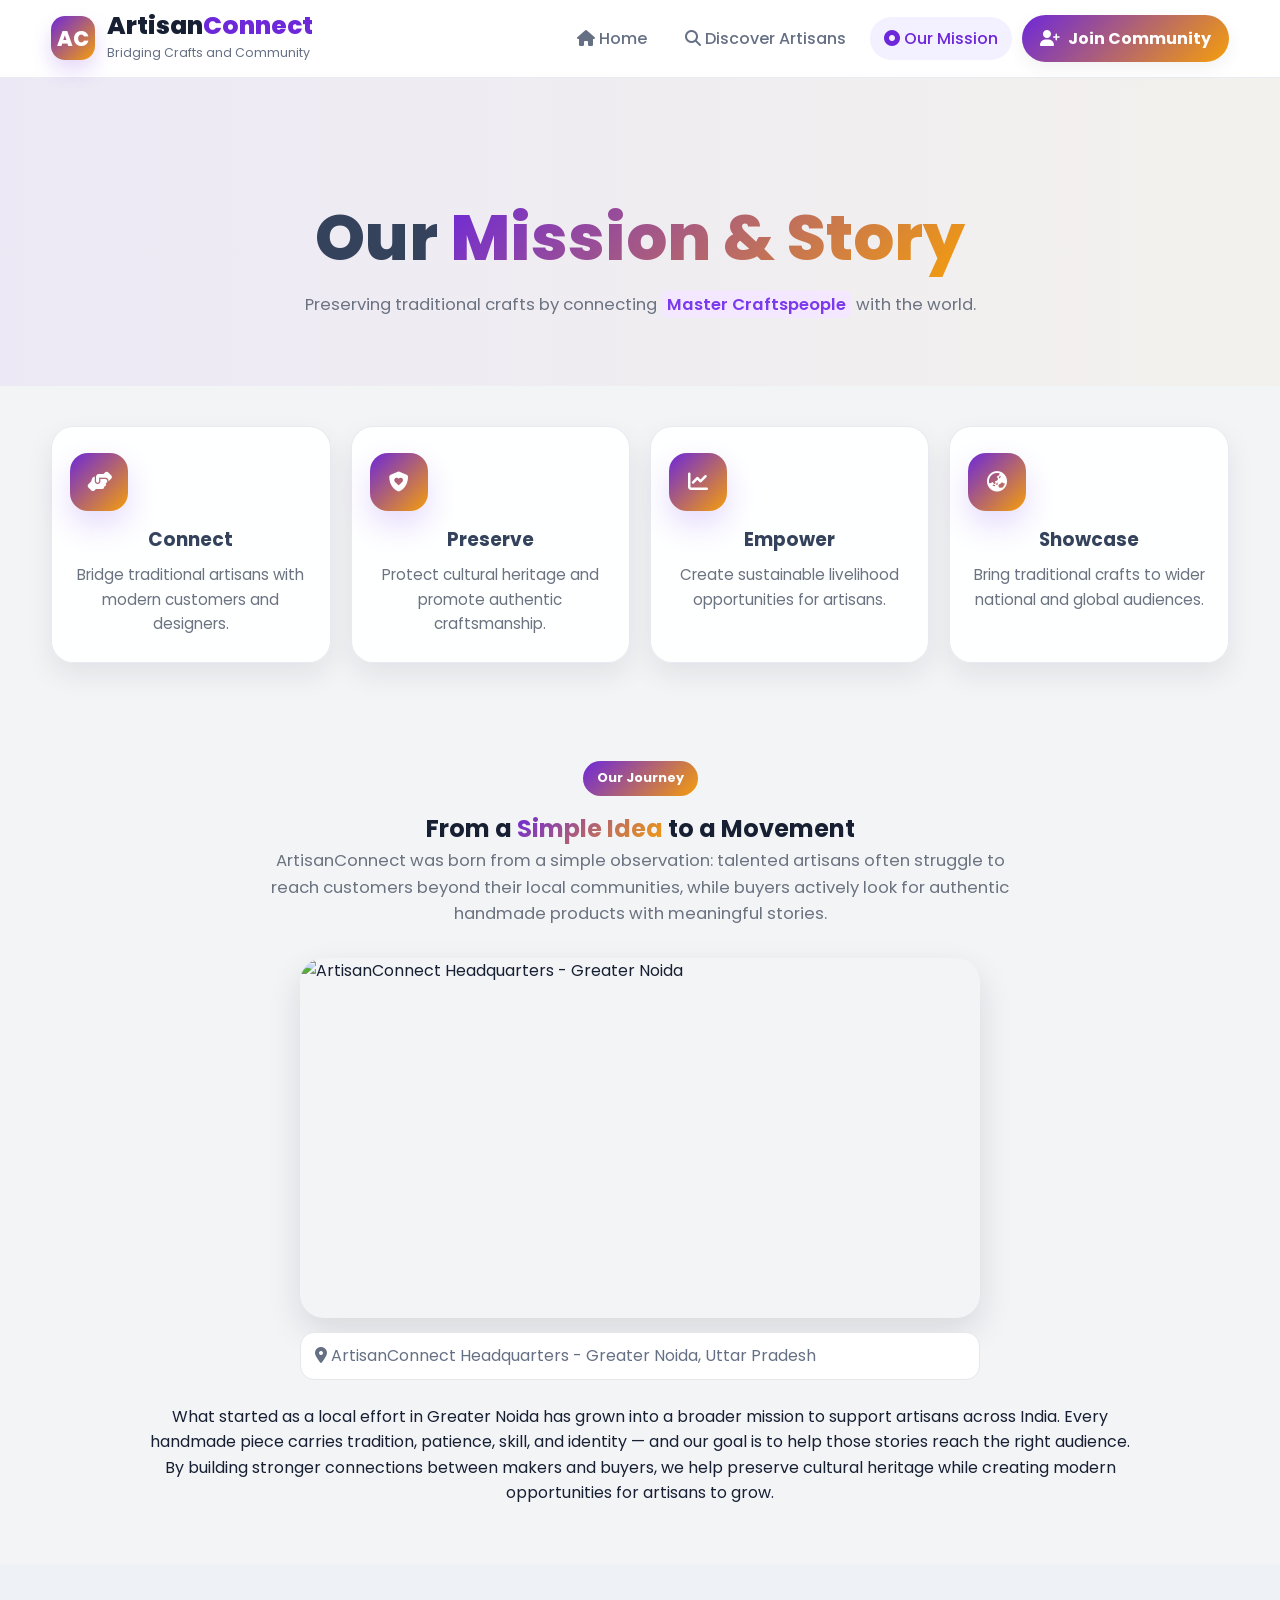
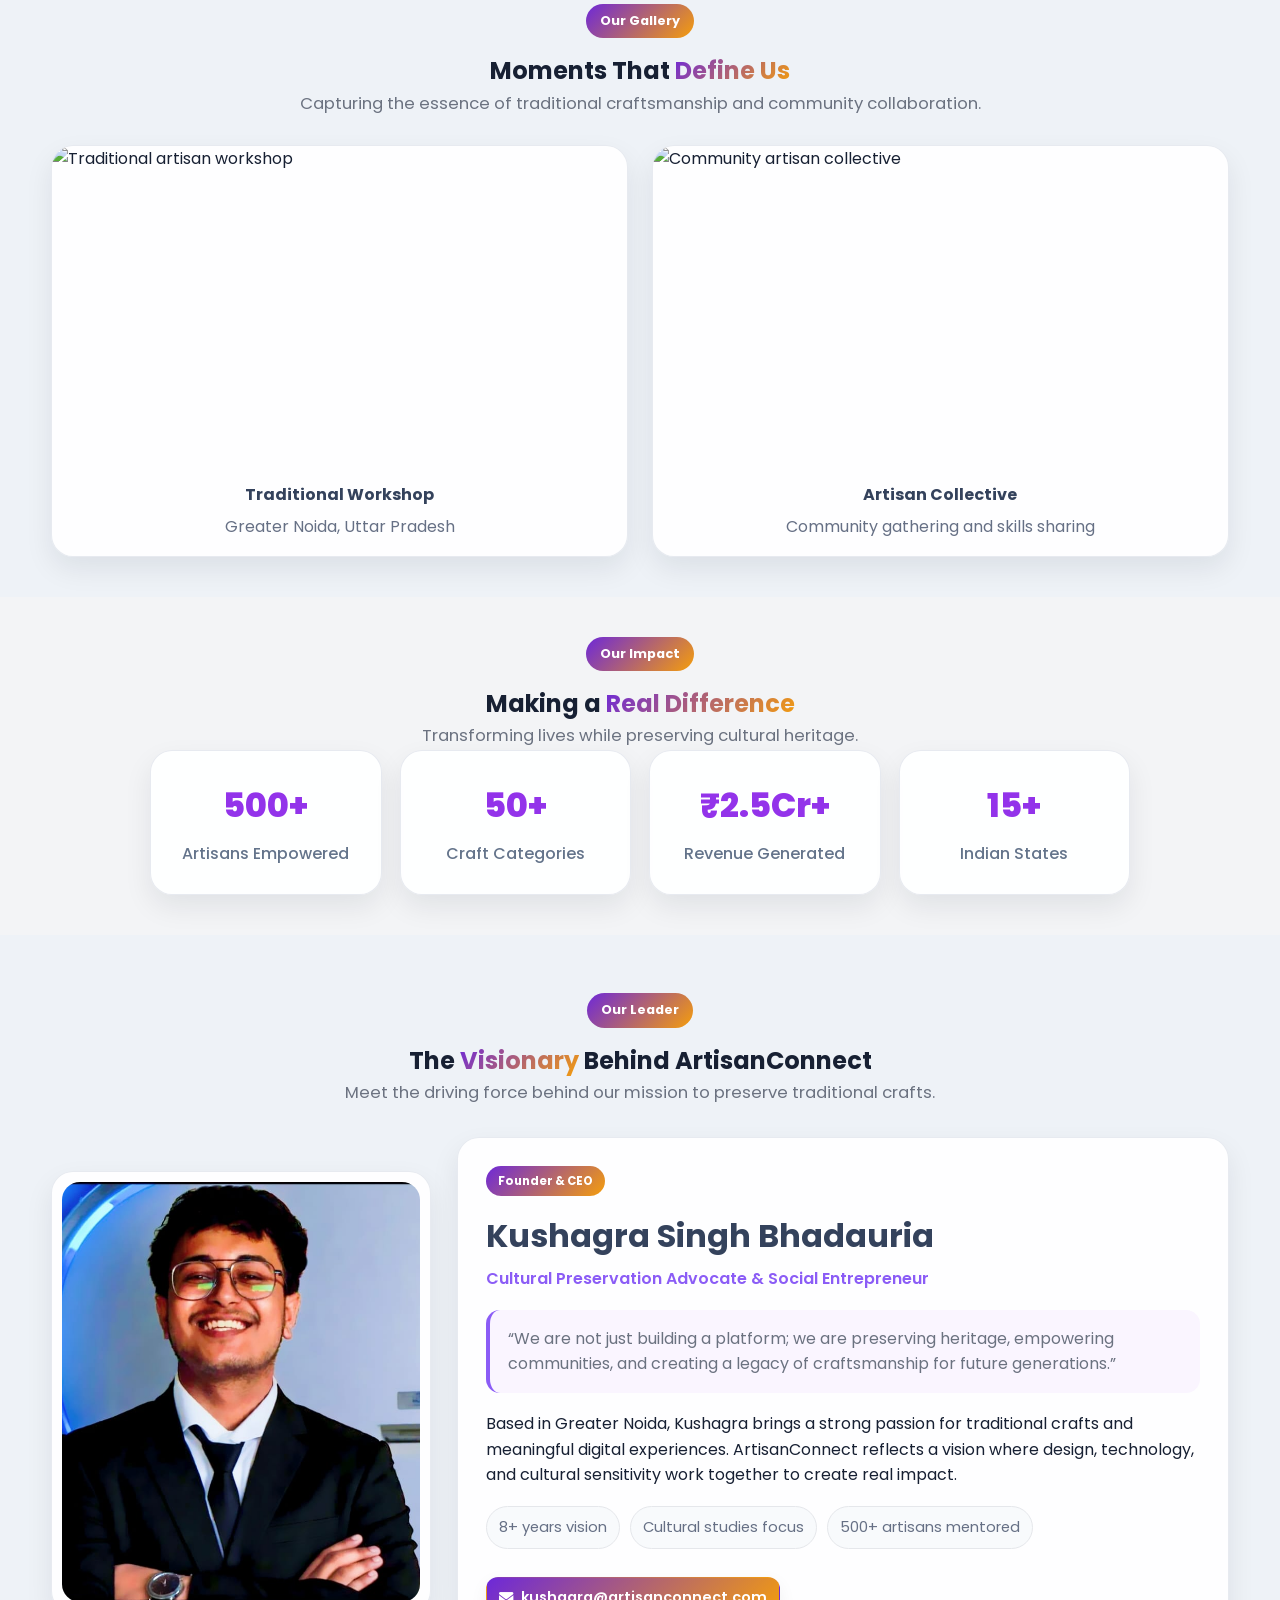
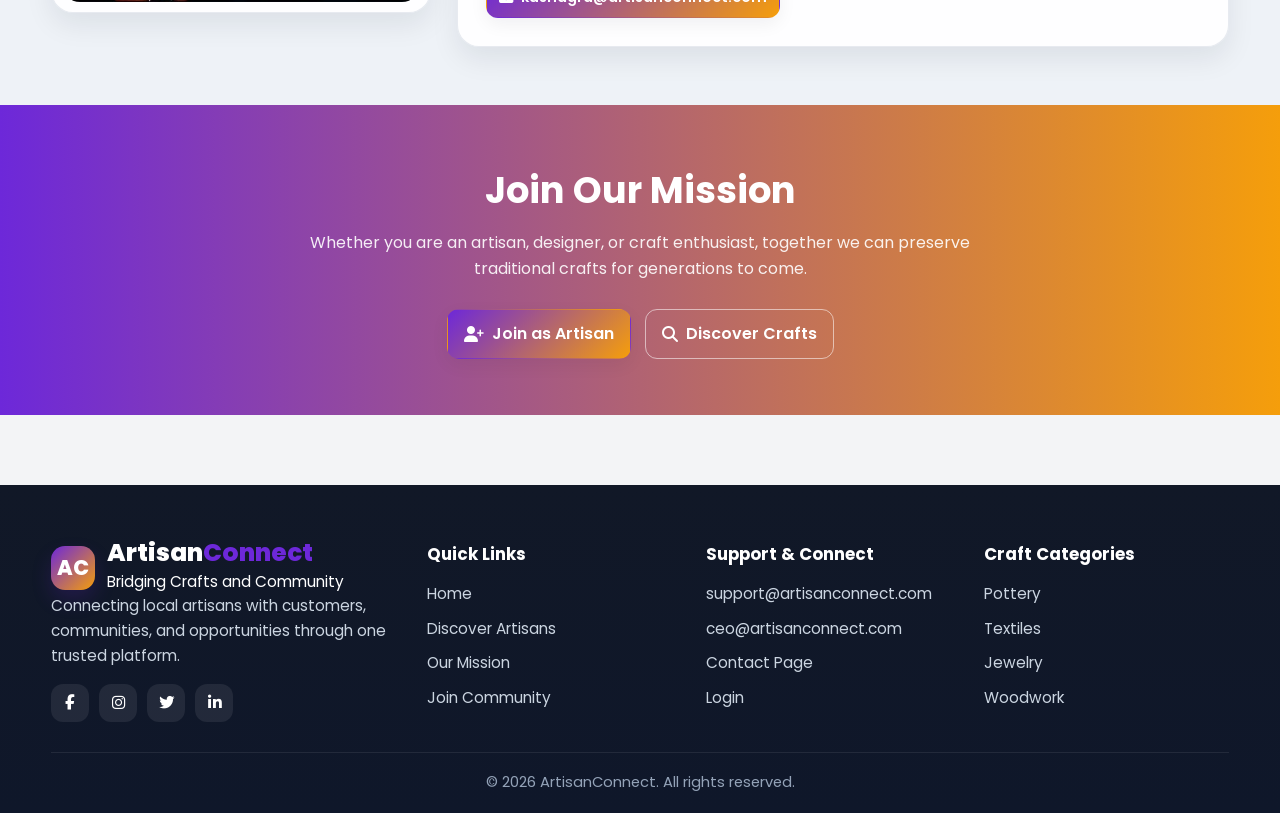
==== commit b13a0e3d: "Updated ArtisanConnect project with all pages and features" ====
--- a/about.html
+++ b/about.html
@@ -1,484 +1,191 @@
-<!DOCTYPE html>
+<!doctype html>
 <html lang="en">
 <head>
-    <meta charset="UTF-8">
-    <meta name="viewport" content="width=device-width, initial-scale=1.0">
-    <title>Our Mission & Story - ArtisanConnect</title>
-    <meta name="description" content="Learn about ArtisanConnect's mission to preserve traditional crafts and connect artisans with global audiences.">
-    
-    <!-- Fonts & Icons -->
-    <link href="https://fonts.googleapis.com/css2?family=Poppins:wght@300;400;500;600;700;800;900&display=swap" rel="stylesheet">
-    <link rel="stylesheet" href="https://cdnjs.cloudflare.com/ajax/libs/font-awesome/6.0.0-beta3/css/all.min.css">
-    
-    <!-- CSS Files -->
-    <link rel="stylesheet" href="css/style.css">
-    <link rel="stylesheet" href="css/animations.css">
-    <link rel="stylesheet" href="css/about.css">
+  <meta charset="UTF-8">
+  <meta name="viewport" content="width=device-width,initial-scale=1.0">
+  <title>Our Mission & Story - ArtisanConnect</title>
+  <meta name="description" content="Learn how ArtisanConnect supports artisans, preserves cultural heritage, and builds meaningful craft communities.">
+  <link rel="preconnect" href="https://fonts.googleapis.com">
+  <link rel="preconnect" href="https://fonts.gstatic.com" crossorigin>
+  <link href="https://fonts.googleapis.com/css2?family=Poppins:wght@300;400;500;600;700;800&display=swap" rel="stylesheet">
+  <link rel="stylesheet" href="https://cdnjs.cloudflare.com/ajax/libs/font-awesome/6.5.2/css/all.min.css">
+  <link rel="stylesheet" href="css/style.css">
+  <link rel="stylesheet" href="css/guest-experience.css">
 </head>
-<body class="about-page">
-    <!-- Background Circles -->
-    <div class="bg-circles">
-        <div class="bg-circle circle-1"></div>
-        <div class="bg-circle circle-2"></div>
-        <div class="bg-circle circle-3"></div>
+<body class="about-page marketplace-page">
+  <header class="main-header">
+    <div class="container header-container">
+      <a href="index.html" class="logo">
+        <div class="logo-icon">AC</div>
+        <div class="logo-text">
+          <h1>Artisan<span>Connect</span></h1>
+          <p>Bridging Crafts and Community</p>
+        </div>
+      </a>
+
+      <nav class="main-nav" id="mainNav">
+        <ul>
+          <li><a href="index.html" class="nav-link"><i class="fas fa-house"></i> Home</a></li>
+          <li><a href="artisans.html" class="nav-link"><i class="fas fa-magnifying-glass"></i> Discover Artisans</a></li>
+          <li><a href="about.html" class="nav-link active"><i class="fas fa-circle-dot"></i> Our Mission</a></li>
+          <li><a href="join-community.html" class="btn-cta"><i class="fas fa-user-plus"></i> Join Community</a></li>
+        </ul>
+      </nav>
+
+      <button class="menu-toggle" id="menuToggle" aria-label="Toggle menu">
+        <span></span><span></span><span></span>
+      </button>
     </div>
+  </header>
 
-    <!-- Professional Header -->
-    <header class="main-header">
-        <div class="container header-container">
-            <a href="index.html" class="logo">
-                <div class="logo-icon">AC</div>
-                <div class="logo-text">
-                    <h1><span>ArtisanConnect</span></h1>
-                    <p>Bridging Crafts and Community</p>
-                </div>
-            </a>
+  <main>
+    <section class="page-banner soft-banner">
+      <div class="container text-center">
+        <h1>Our <span class="text-gradient">Mission &amp; Story</span></h1>
+        <p>Preserving traditional crafts by connecting <span class="inline-highlight">Master Craftspeople</span> with the world.</p>
+      </div>
+    </section>
 
-            <nav class="main-nav" id="mainNav">
-                <ul>
-                    <li><a href="index.html" class="nav-link"><i class="fas fa-home"></i> Home</a></li>
-                    <li><a href="artisans.html" class="nav-link"><i class="fas fa-search"></i> Discover Artisans</a></li>
-                    <li><a href="about.html" class="nav-link active"><i class="fas fa-bullseye"></i> Our Mission</a></li>
-                    <li><a href="join-community.html" class="btn-cta"><i class="fas fa-user-plus"></i> Join Community</a></li>
-                </ul>
-            </nav>
+    <section class="section-space-sm">
+      <div class="container mission-card-grid">
+        <div class="mini-feature-card"><div class="story-icon small"><i class="fas fa-handshake-angle"></i></div><h3>Connect</h3><p>Bridge traditional artisans with modern customers and designers.</p></div>
+        <div class="mini-feature-card"><div class="story-icon small"><i class="fas fa-shield-heart"></i></div><h3>Preserve</h3><p>Protect cultural heritage and promote authentic craftsmanship.</p></div>
+        <div class="mini-feature-card"><div class="story-icon small"><i class="fas fa-chart-line"></i></div><h3>Empower</h3><p>Create sustainable livelihood opportunities for artisans.</p></div>
+        <div class="mini-feature-card"><div class="story-icon small"><i class="fas fa-earth-asia"></i></div><h3>Showcase</h3><p>Bring traditional crafts to wider national and global audiences.</p></div>
+      </div>
+    </section>
 
-            <button class="menu-toggle" id="menuToggle" aria-label="Toggle menu">
-                <span></span>
-                <span></span>
-                <span></span>
-            </button>
+    <section class="section-space story-block-wrap">
+      <div class="container narrow-content text-center">
+        <span class="section-pill">Our Journey</span>
+        <h2>From a <span class="text-gradient">Simple Idea</span> to a Movement</h2>
+        <p>
+          ArtisanConnect was born from a simple observation: talented artisans often struggle to reach customers beyond their local communities,
+          while buyers actively look for authentic handmade products with meaningful stories.
+        </p>
+      </div>
+      <div class="container story-media-block">
+        <div class="story-photo">
+          <img src="images/1.jpg" alt="ArtisanConnect Headquarters - Greater Noida">
         </div>
-    </header>
+        <div class="caption-bar"><i class="fas fa-location-dot"></i> ArtisanConnect Headquarters - Greater Noida, Uttar Pradesh</div>
+        <div class="narrow-copy text-center">
+          <p>
+            What started as a local effort in Greater Noida has grown into a broader mission to support artisans across India.
+            Every handmade piece carries tradition, patience, skill, and identity — and our goal is to help those stories reach the right audience.
+          </p>
+          <p>
+            By building stronger connections between makers and buyers, we help preserve cultural heritage while creating modern opportunities for artisans to grow.
+          </p>
+        </div>
+      </div>
+    </section>
 
-    <main>
-        <!-- Hero Section -->
-        <section class="page-hero">
-            <div class="container">
-                <div class="hero-content text-center animate-fade-in">
-                    <h1 class="hero-title">Our <span class="highlight">Mission & Story</span></h1>
-                    <p class="hero-subtitle">
-                        Preserving traditional crafts by connecting <span class="text-gradient">Master Craftspeople</span> with the world
-                    </p>
-                </div>
+    <section class="section-space-sm light-surface">
+      <div class="container text-center narrow-content">
+        <span class="section-pill">Our Gallery</span>
+        <h2>Moments That <span class="text-gradient">Define Us</span></h2>
+        <p>Capturing the essence of traditional craftsmanship and community collaboration.</p>
+      </div>
+      <div class="container gallery-two-grid">
+        <figure class="gallery-panel">
+          <img src="images/2.jpg" alt="Traditional artisan workshop">
+          <figcaption>
+            <h4>Traditional Workshop</h4>
+            <p>Greater Noida, Uttar Pradesh</p>
+          </figcaption>
+        </figure>
+        <figure class="gallery-panel">
+          <img src="images/3.jpg" alt="Community artisan collective">
+          <figcaption>
+            <h4>Artisan Collective</h4>
+            <p>Community gathering and skills sharing</p>
+          </figcaption>
+        </figure>
+      </div>
+    </section>
+
+    <section class="section-space-sm">
+      <div class="container text-center narrow-content">
+        <span class="section-pill">Our Impact</span>
+        <h2>Making a <span class="text-gradient">Real Difference</span></h2>
+        <p>Transforming lives while preserving cultural heritage.</p>
+      </div>
+      <div class="container stats-row compact-stats">
+        <div class="stat-box"><strong>500+</strong><span>Artisans Empowered</span></div>
+        <div class="stat-box"><strong>50+</strong><span>Craft Categories</span></div>
+        <div class="stat-box"><strong>₹2.5Cr+</strong><span>Revenue Generated</span></div>
+        <div class="stat-box"><strong>15+</strong><span>Indian States</span></div>
+      </div>
+    </section>
+
+    <section class="section-space leader-section light-surface">
+      <div class="container text-center narrow-content">
+        <span class="section-pill">Our Leader</span>
+        <h2>The <span class="text-gradient">Visionary</span> Behind ArtisanConnect</h2>
+        <p>Meet the driving force behind our mission to preserve traditional crafts.</p>
+      </div>
+
+      <div class="container founder-layout">
+        <div class="founder-image-card">
+          <img src="images/4.jpg" alt="Kushagra Singh Bhadauria - Founder & CEO">
+        </div>
+        <div class="founder-copy">
+          <span class="section-pill small-pill">Founder &amp; CEO</span>
+          <h3>Kushagra Singh Bhadauria</h3>
+          <p class="founder-role">Cultural Preservation Advocate &amp; Social Entrepreneur</p>
+          <blockquote>
+            “We are not just building a platform; we are preserving heritage, empowering communities, and creating a legacy of craftsmanship for future generations.”
+          </blockquote>
+          <p>
+            Based in Greater Noida, Kushagra brings a strong passion for traditional crafts and meaningful digital experiences.
+            ArtisanConnect reflects a vision where design, technology, and cultural sensitivity work together to create real impact.
+          </p>
+          <div class="chip-row">
+            <span class="chip">8+ years vision</span>
+            <span class="chip">Cultural studies focus</span>
+            <span class="chip">500+ artisans mentored</span>
+          </div>
+          <div class="hero-actions">
+            <a href="mailto:hello@artisanconnect.com" class="btn btn-primary btn-sm"><i class="fas fa-envelope"></i> kushagra@artisanconnect.com</a>
+          </div>
+        </div>
+      </div>
+    </section>
+
+    <section class="cta-band">
+      <div class="container text-center text-white">
+        <h2>Join Our Mission</h2>
+        <p>Whether you are an artisan, designer, or craft enthusiast, together we can preserve traditional crafts for generations to come.</p>
+        <div class="hero-actions center-actions">
+          <a href="join-community.html" class="btn btn-primary"><i class="fas fa-user-plus"></i> Join as Artisan</a>
+          <a href="artisans.html" class="btn btn-outline light-outline"><i class="fas fa-magnifying-glass"></i> Discover Crafts</a>
+        </div>
+      </div>
+    </section>
+  </main>
+
+  <footer class="main-footer">
+    <div class="container">
+      <div class="footer-content">
+        <div class="footer-col footer-brand">
+          <a href="index.html" class="logo">
+            <div class="logo-icon">AC</div>
+            <div class="logo-text">
+              <h1>Artisan<span>Connect</span></h1>
+              <p>Bridging Crafts and Community</p>
             </div>
-        </section>
+          </a>
+          <p>Bridging the gap between traditional artisans and modern audiences.</p>
+        </div>
+        <div class="footer-col"><h3>Quick Links</h3><ul><li><a href="index.html">Home</a></li><li><a href="artisans.html">Discover Artisans</a></li><li><a href="about.html">Our Mission</a></li><li><a href="join-community.html">Join Community</a></li></ul></div>
+        <div class="footer-col"><h3>Craft Categories</h3><ul><li><a href="artisans.html?craft=pottery">Pottery</a></li><li><a href="artisans.html?craft=textiles">Textiles</a></li><li><a href="artisans.html?craft=jewelry">Jewelry</a></li><li><a href="artisans.html?craft=woodwork">Woodwork</a></li></ul></div>
+        <div class="footer-col"><h3>Contact Us</h3><ul><li><i class="fas fa-envelope"></i> hello@artisanconnect.com</li><li><i class="fas fa-phone"></i> +91 12345 67890</li><li><i class="fas fa-location-dot"></i> Greater Noida, India</li></ul></div>
+      </div>
+      <div class="footer-bottom">© <span id="currentYear"></span> ArtisanConnect. All rights reserved.</div>
+    </div>
+  </footer>
 
-        <!-- Mission Section -->
-        <section class="mission-section">
-            <div class="container">
-                <div class="mission-grid">
-                    <!-- Mission Card -->
-                    <div class="mission-card animate-fade-in">
-                        <div class="mission-icon">
-                            <i class="fas fa-handshake"></i>
-                        </div>
-                        <h3>Connect</h3>
-                        <p>Bridge traditional artisans with modern consumers and designers</p>
-                    </div>
-                    
-                    <!-- Mission Card -->
-                    <div class="mission-card animate-fade-in delay-200">
-                        <div class="mission-icon">
-                            <i class="fas fa-shield-alt"></i>
-                        </div>
-                        <h3>Preserve</h3>
-                        <p>Protect and promote India's rich cultural heritage and craftsmanship</p>
-                    </div>
-                    
-                    <!-- Mission Card -->
-                    <div class="mission-card animate-fade-in delay-400">
-                        <div class="mission-icon">
-                            <i class="fas fa-chart-line"></i>
-                        </div>
-                        <h3>Empower</h3>
-                        <p>Create sustainable livelihoods for artisans across India</p>
-                    </div>
-                    
-                    <!-- Mission Card -->
-                    <div class="mission-card animate-fade-in delay-600">
-                        <div class="mission-icon">
-                            <i class="fas fa-globe-asia"></i>
-                        </div>
-                        <h3>Showcase</h3>
-                        <p>Bring traditional crafts to global audiences</p>
-                    </div>
-                </div>
-            </div>
-        </section>
-
-        <!-- Story Section -->
-        <section class="story-section">
-            <div class="container">
-                <div class="section-header text-center animate-fade-in">
-                    <div class="section-tag">Our Journey</div>
-                    <h2>From a <span class="text-gradient">Simple Idea</span> to a Movement</h2>
-                    <p class="section-subtitle">
-                        ArtisanConnect was born in 2025 from a simple observation: talented artisans were struggling 
-                        to reach customers beyond their local communities, while people were searching for authentic, 
-                        handmade products.
-                    </p>
-                </div>
-
-                <!-- Story Content -->
-                <div class="story-content">
-                    <div class="story-image-frame animate-fade-in delay-200">
-                        <div class="frame-container">
-                            <div class="photo-frame">
-                                <div class="frame-border"></div>
-                                <div class="frame-matte"></div>
-                                <img src="/images/1.jpg" 
-                                     alt="ArtisanConnect Headquarters - Greater Noida" 
-                                     loading="lazy">
-                                <div class="frame-decoration">
-                                    <div class="corner corner-tl"></div>
-                                    <div class="corner corner-tr"></div>
-                                    <div class="corner corner-bl"></div>
-                                    <div class="corner corner-br"></div>
-                                </div>
-                            </div>
-                        </div>
-                        <div class="image-caption">
-                            <i class="fas fa-map-marker-alt"></i>
-                            <span>ArtisanConnect Headquarters - Greater Noida, Uttar Pradesh</span>
-                        </div>
-                    </div>
-
-                    <div class="story-text animate-fade-in delay-300">
-                        <p>
-                            What started as a small initiative to help local artisans in Greater Noida has grown into a 
-                            nationwide movement supporting hundreds of artisans across India. We believe every handmade 
-                            piece tells a story — of tradition, skill, and the artisan's dedication.
-                        </p>
-                        <p>
-                            Based in Greater Noida, Uttar Pradesh, our platform brings these stories to you, creating 
-                            meaningful connections between makers and appreciators while preserving cultural heritage 
-                            for future generations.
-                        </p>
-                    </div>
-                </div>
-            </div>
-        </section>
-
-        <!-- Gallery Section -->
-        <section class="gallery-section bg-light">
-            <div class="container">
-                <div class="section-header text-center animate-fade-in">
-                    <div class="section-tag">Our Gallery</div>
-                    <h2>Moments That <span class="text-gradient">Define Us</span></h2>
-                    <p class="section-subtitle">
-                        Capturing the essence of traditional craftsmanship and community
-                    </p>
-                </div>
-
-                <div class="gallery-grid">
-                    <!-- Gallery Item 1 -->
-                    <div class="gallery-item animate-fade-in delay-200">
-                        <div class="photo-frame gallery-frame">
-                            <div class="frame-border"></div>
-                            <div class="frame-matte"></div>
-                            <img src="/images/2.jpg" 
-                                 alt="Traditional Artisan Workshop" 
-                                 loading="lazy">
-                            <div class="gallery-overlay">
-                                <div class="overlay-content">
-                                    <i class="fas fa-expand-alt"></i>
-                                    <p>View Details</p>
-                                </div>
-                            </div>
-                        </div>
-                        <div class="gallery-caption">
-                            <h4>Traditional Workshop</h4>
-                            <p>Greater Noida, Uttar Pradesh</p>
-                        </div>
-                    </div>
-
-                    <!-- Gallery Item 2 -->
-                    <div class="gallery-item animate-fade-in delay-300">
-                        <div class="photo-frame gallery-frame">
-                            <div class="frame-border"></div>
-                            <div class="frame-matte"></div>
-                            <img src="/images/3.jpg" 
-                                 alt="Community Artisan Collective" 
-                                 loading="lazy">
-                            <div class="gallery-overlay">
-                                <div class="overlay-content">
-                                    <i class="fas fa-expand-alt"></i>
-                                    <p>View Details</p>
-                                </div>
-                            </div>
-                        </div>
-                        <div class="gallery-caption">
-                            <h4>Artisan Collective</h4>
-                            <p>Community gathering & skills sharing</p>
-                        </div>
-                    </div>
-
-                     
-                </div>
-            </div>
-        </section>
-
-        <!-- Impact Section -->
-        <section class="impact-section">
-            <div class="container">
-                <div class="section-header text-center animate-fade-in">
-                    <div class="section-tag">Our Impact</div>
-                    <h2>Making a <span class="text-gradient">Real Difference</span></h2>
-                    <p class="section-subtitle">
-                        Transforming lives while preserving cultural heritage
-                    </p>
-                </div>
-
-                <div class="impact-grid">
-                    <div class="impact-card animate-fade-in">
-                        <div class="impact-number">500+</div>
-                        <div class="impact-title">Artisans Empowered</div>
-                        <p>Providing sustainable livelihoods across India</p>
-                    </div>
-
-                    <div class="impact-card animate-fade-in delay-200">
-                        <div class="impact-number">50+</div>
-                        <div class="impact-title">Craft Categories</div>
-                        <p>Preserving diverse traditional crafts</p>
-                    </div>
-
-                    <div class="impact-card animate-fade-in delay-400">
-                        <div class="impact-number">₹2.5Cr+</div>
-                        <div class="impact-title">Revenue Generated</div>
-                        <p>For artisan communities</p>
-                    </div>
-
-                    <div class="impact-card animate-fade-in delay-600">
-                        <div class="impact-number">15+</div>
-                        <div class="impact-title">Indian States</div>
-                        <p>Reaching artisans nationwide</p>
-                    </div>
-                </div>
-            </div>
-        </section>
-
-        <!-- Founder Section -->
-        <section class="founder-section">
-            <div class="container">
-                <div class="section-header text-center animate-fade-in">
-                    <div class="section-tag">Our Leader</div>
-                    <h2>The <span class="text-gradient">Visionary</span> Behind ArtisanConnect</h2>
-                    <p class="section-subtitle">
-                        Meet the driving force behind our mission to preserve traditional crafts
-                    </p>
-                </div>
-                
-                <div class="founder-profile animate-fade-in delay-200">
-                    <div class="founder-image">
-                        <div class="founder-frame">
-                            <div class="frame-border"></div>
-                            <div class="frame-matte"></div>
-                            <img src="/images/1neww.jpg" 
-                                 alt="Kushagra Singh Bhadauria - Founder & CEO" 
-                                 loading="lazy">
-                            <div class="frame-decoration">
-                                <div class="corner corner-tl"></div>
-                                <div class="corner corner-tr"></div>
-                                <div class="corner corner-bl"></div>
-                                <div class="corner corner-br"></div>
-                            </div>
-                        </div>
-                    </div>
-                    
-                    <div class="founder-info">
-                        <div class="founder-badge">
-                            <i class="fas fa-crown"></i>
-                            Founder & CEO
-                        </div>
-                        <h3>Kushagra Singh Bhadauria</h3>
-                        <p class="founder-tagline">Cultural Preservation Advocate & Social Entrepreneur</p>
-                        
-                        <div class="founder-quote">
-                            <div class="quote-icon">
-                                <i class="fas fa-quote-left"></i>
-                            </div>
-                            <blockquote>
-                                "We're not just building a platform; we're preserving heritage, empowering communities, 
-                                and creating a legacy of craftsmanship for future generations."
-                            </blockquote>
-                        </div>
-                        
-                        <p class="founder-bio">
-                            Based in Greater Noida, Uttar Pradesh, Kushagra brings over a decade of experience in 
-                            cultural preservation and sustainable development. His passion for traditional crafts 
-                            stems from growing up surrounded by artisans and witnessing their struggles firsthand. 
-                            With degrees in Social Entrepreneurship and Cultural Studies, he combines business 
-                            acumen with cultural sensitivity to create meaningful impact.
-                        </p>
-                        
-                        <div class="founder-highlights">
-                            <div class="highlight-item">
-                                <i class="fas fa-award"></i>
-                                <span>10+ Years Experience</span>
-                            </div>
-                            <div class="highlight-item">
-                                <i class="fas fa-graduation-cap"></i>
-                                <span>Cultural Studies Expert</span>
-                            </div>
-                            <div class="highlight-item">
-                                <i class="fas fa-users"></i>
-                                <span>500+ Artisans Mentored</span>
-                            </div>
-                        </div>
-                        
-                        <div class="founder-contact">
-                            <a href="mailto:kushagra@artisanconnect.com" class="contact-link">
-                                <i class="fas fa-envelope"></i>
-                                kushagra@artisanconnect.com
-                            </a>
-                            <div class="founder-social">
-                                <a href="#" aria-label="LinkedIn" class="social-btn">
-                                    <i class="fab fa-linkedin"></i>
-                                </a>
-                                <a href="#" aria-label="Twitter" class="social-btn">
-                                    <i class="fab fa-twitter"></i>
-                                </a>
-                                <a href="#" aria-label="Instagram" class="social-btn">
-                                    <i class="fab fa-instagram"></i>
-                                </a>
-                            </div>
-                        </div>
-                    </div>
-                </div>
-            </div>
-        </section>
-
-        <!-- CTA Section -->
-        <section class="about-cta">
-            <div class="container">
-                <div class="cta-content text-center animate-fade-in">
-                    <h2 class="text-white">Join Our Mission</h2>
-                    <p class="lead text-white mb-4">
-                        Whether you're an artisan, designer, or craft enthusiast, together we can preserve 
-                        traditional crafts for generations to come.
-                    </p>
-                    <div class="cta-buttons">
-                        <a href="join-community.html" class="btn btn-primary btn-lg">
-                            <i class="fas fa-user-plus"></i> Join as Artisan
-                        </a>
-                        <a href="artisans.html" class="btn btn-outline btn-lg text-white">
-                            <i class="fas fa-search"></i> Discover Crafts
-                        </a>
-                    </div>
-                </div>
-            </div>
-        </section>
-    </main>
-
-    <!-- Professional Footer -->
-    <footer class="main-footer">
-        <div class="container">
-            <div class="footer-content">
-                <div class="footer-col">
-                    <div class="logo mb-3">
-                        <div class="logo-icon">AC</div>
-                        <div class="logo-text">
-                            <h1>ArtisanConnect</h1>
-                        </div>
-                    </div>
-                    <p>Bridging the gap between traditional artisans and modern consumers.</p>
-                    <p>
-                        <strong>Headquarters:</strong><br>
-                        G-55, 7th Cross St, Block G, Beta li,<br>
-                        Greater Noida, Uttar Pradesh 201308, India
-                    </p>
-                    <div class="social-links">
-                        <a href="#" class="social-link" aria-label="Facebook"><i class="fab fa-facebook-f"></i></a>
-                        <a href="#" class="social-link" aria-label="Instagram"><i class="fab fa-instagram"></i></a>
-                        <a href="#" class="social-link" aria-label="Twitter"><i class="fab fa-twitter"></i></a>
-                        <a href="#" class="social-link" aria-label="LinkedIn"><i class="fab fa-linkedin-in"></i></a>
-                    </div>
-                </div>
-
-                <div class="footer-col">
-                    <h4>Quick Links</h4>
-                    <ul class="footer-links">
-                        <li><a href="index.html"><i class="fas fa-home"></i> Home</a></li>
-                        <li><a href="artisans.html"><i class="fas fa-search"></i> Discover Artisans</a></li>
-                        <li><a href="about.html"><i class="fas fa-bullseye"></i> Our Mission</a></li>
-                        <li><a href="join-community.html"><i class="fas fa-user-plus"></i> Join Community</a></li>
-                    </ul>
-                </div>
-
-                <div class="footer-col">
-                    <h4>Craft Categories</h4>
-                    <ul class="footer-links">
-                        <li><a href="#"><i class="fas fa-palette"></i> Pottery</a></li>
-                        <li><a href="#"><i class="fas fa-tshirt"></i> Textiles</a></li>
-                        <li><a href="#"><i class="fas fa-gem"></i> Jewelry</a></li>
-                        <li><a href="#"><i class="fas fa-tree"></i> Woodwork</a></li>
-                    </ul>
-                </div>
-
-                <div class="footer-col">
-                    <h4>Contact Us</h4>
-                    <ul class="footer-links">
-                        <li><a href="mailto:hello@artisanconnect.com"><i class="fas fa-envelope"></i> hello@artisanconnect.com</a></li>
-                        <li><a href="tel:+911234567890"><i class="fas fa-phone"></i> +91 12345 67890</a></li>
-                        <li>
-                            <a href="#" class="address-link">
-                                <i class="fas fa-map-marker-alt"></i> 
-                                <span>
-                                    G-55, 7th Cross St, Block G,<br>
-                                    Beta li, Greater Noida,<br>
-                                    Uttar Pradesh 201308, India
-                                </span>
-                            </a>
-                        </li>
-                    </ul>
-                </div>
-            </div>
-
-            <div class="footer-bottom">
-                <p>&copy; <span id="currentYear"></span> ArtisanConnect. All rights reserved.</p>
-            </div>
-        </div>
-    </footer>
-
-    <!-- JavaScript Files -->
-    <script src="js/main.js"></script>
-    <script src="js/about.js"></script>
-    
-    <script>
-        // Set current year
-        document.getElementById('currentYear').textContent = new Date().getFullYear();
-        
-        // Mobile menu toggle
-        const menuToggle = document.getElementById('menuToggle');
-        const mainNav = document.getElementById('mainNav');
-        
-        if (menuToggle && mainNav) {
-            menuToggle.addEventListener('click', function() {
-                this.classList.toggle('active');
-                mainNav.classList.toggle('active');
-            });
-            
-            // Close mobile menu when clicking on a link
-            const navLinks = mainNav.querySelectorAll('.nav-link, .btn-cta');
-            navLinks.forEach(link => {
-                link.addEventListener('click', function() {
-                    menuToggle.classList.remove('active');
-                    mainNav.classList.remove('active');
-                });
-            });
-        }
-        
-        // Gallery image hover effect
-        document.querySelectorAll('.gallery-frame').forEach(frame => {
-            frame.addEventListener('mouseenter', function() {
-                this.style.transform = 'translateY(-10px) scale(1.02)';
-            });
-            
-            frame.addEventListener('mouseleave', function() {
-                this.style.transform = 'translateY(0) scale(1)';
-            });
-        });
-    </script>
+  <script src="js/main.js"></script>
 </body>
-</html>+</html>
--- a/css/style.css
+++ b/css/style.css
@@ -1,433 +1,344 @@
-/* Base Styles & Variables */
-:root {
-    --primary: #6a11cb;
-    --primary-light: #8a2be2;
-    --secondary: #ef8d0b;
-    --success: #10b981;
-    --warning: #f59e0b;
-    --danger: #ef4444;
-    --light: #f8f9fa;
-    --dark: #1e293b;
-    --text-primary: #334155;
-    --text-secondary: #64748b;
-    --text-muted: #94a3b8;
-    --border-color: #e2e8f0;
-    --shadow-sm: 0 2px 4px rgba(0, 0, 0, 0.1);
-    --shadow-md: 0 4px 6px rgba(0, 0, 0, 0.1);
-    --shadow-lg: 0 10px 15px rgba(0, 0, 0, 0.1);
-    --shadow-xl: 0 20px 25px rgba(0, 0, 0, 0.1);
-}
-
-* {
-    margin: 0;
-    padding: 0;
-    box-sizing: border-box;
-}
-
-body {
-    font-family: 'Poppins', sans-serif;
-    color: var(--text-primary);
-    line-height: 1.6;
-    overflow-x: hidden;
-}
-
-.container {
-    width: 100%;
-    max-width: 1200px;
-    margin: 0 auto;
-    padding: 0 20px;
-}
-
-/* Background Circles */
-.bg-circles {
-    position: fixed;
-    top: 0;
-    left: 0;
-    width: 100%;
-    height: 100%;
-    z-index: -1;
-    overflow: hidden;
-}
-
-.bg-circle {
-    position: absolute;
-    border-radius: 50%;
-    background: linear-gradient(135deg, rgba(106, 17, 203, 0.1) 0%, rgba(37, 117, 252, 0.05) 100%);
-}
-
-.bg-circle.circle-1 {
-    width: 600px;
-    height: 600px;
-    top: -300px;
-    right: -200px;
-}
-
-.bg-circle.circle-2 {
-    width: 400px;
-    height: 400px;
-    bottom: -200px;
-    left: -100px;
-}
-
-.bg-circle.circle-3 {
-    width: 300px;
-    height: 300px;
-    top: 50%;
-    left: 50%;
-    transform: translate(-50%, -50%);
-}
-
-/* Header */
-.main-header {
-    background: white;
-    box-shadow: var(--shadow-sm);
-    position: fixed;
-    top: 0;
-    left: 0;
-    width: 100%;
-    z-index: 1000;
-    padding: 15px 0;
-}
-
-.header-container {
-    display: flex;
-    justify-content: space-between;
-    align-items: center;
-}
-
-.logo {
-    display: flex;
-    align-items: center;
-    gap: 12px;
-    text-decoration: none;
-    color: inherit;
-}
-
-.logo-icon {
-    width: 40px;
-    height: 40px;
-    background: linear-gradient(135deg, var(--primary) 0%, var(--secondary) 100%);
-    border-radius: 10px;
-    display: flex;
-    align-items: center;
-    justify-content: center;
-    color: white;
-    font-weight: 700;
-    font-size: 1.2rem;
-}
-
-.logo-text h1 {
-    font-size: 1.4rem;
-    font-weight: 700;
-    color: var(--primary);
-}
-
-.logo-text h1 span {
-    color: var(--secondary);
-}
-
-.logo-text p {
-    font-size: 0.8rem;
-    color: var(--text-secondary);
-    margin-top: -3px;
-}
-
-.main-nav ul {
-    display: flex;
-    list-style: none;
-    gap: 25px;
-    align-items: center;
-}
-
-.nav-link {
-    text-decoration: none;
-    color: var(--text-primary);
-    font-weight: 500;
-    font-size: 0.95rem;
-    display: flex;
-    align-items: center;
-    gap: 8px;
-    padding: 8px 12px;
-    border-radius: 8px;
-    transition: all 0.3s ease;
-}
-
-.nav-link:hover {
-    color: var(--primary);
-    background: rgba(106, 17, 203, 0.05);
-}
-
-.nav-link.active {
-    color: var(--primary);
-    background: rgba(106, 17, 203, 0.1);
-}
-
-.btn-cta {
-    background: linear-gradient(135deg, var(--primary) 0%, var(--secondary) 100%);
-    color: white;
-    text-decoration: none;
-    padding: 10px 24px;
-    border-radius: 10px;
-    font-weight: 600;
-    font-size: 0.95rem;
-    display: flex;
-    align-items: center;
-    gap: 8px;
-    transition: all 0.3s ease;
-    border: none;
-    cursor: pointer;
-}
-
-.btn-cta:hover {
-    transform: translateY(-2px);
-    box-shadow: var(--shadow-md);
-}
-
-.menu-toggle {
-    display: none;
-    flex-direction: column;
-    gap: 4px;
-    background: none;
-    border: none;
-    cursor: pointer;
-    padding: 5px;
-}
-
-.menu-toggle span {
-    width: 25px;
-    height: 2px;
-    background: var(--text-primary);
-    border-radius: 2px;
-    transition: all 0.3s ease;
-}
-
-/* Buttons */
-.btn {
-    padding: 10px 20px;
-    border-radius: 8px;
-    font-weight: 500;
-    font-size: 0.95rem;
-    cursor: pointer;
-    transition: all 0.3s ease;
-    border: 2px solid transparent;
-    display: inline-flex;
-    align-items: center;
-    gap: 8px;
-    text-decoration: none;
-}
-
-.btn-primary {
-    background: linear-gradient(135deg, var(--primary) 0%, var(--secondary) 100%);
-    color: white;
-    border: none;
-}
-
-.btn-primary:hover {
-    transform: translateY(-2px);
-    box-shadow: var(--shadow-md);
-}
-
-.btn-secondary {
-    background: var(--light);
-    color: var(--text-primary);
-    border-color: var(--border-color);
-}
-
-.btn-secondary:hover {
-    background: white;
-    border-color: var(--primary);
-    color: var(--primary);
-}
-
-.btn-outline {
-    background: transparent;
-    color: var(--text-primary);
-    border-color: var(--border-color);
-}
-
-.btn-outline:hover {
-    border-color: var(--primary);
-    color: var(--primary);
-}
-
-.btn-sm {
-    padding: 6px 12px;
-    font-size: 0.85rem;
-}
-
-.btn-lg {
-    padding: 15px 30px;
-    font-size: 1.1rem;
-    font-weight: 600;
-}
-
-.btn-full {
-    width: 100%;
-    justify-content: center;
-}
-
-/* Utility Classes */
-.text-center { text-align: center; }
-.text-white { color: white; }
-.text-gradient { 
-    background: linear-gradient(135deg, var(--primary) 0%, var(--secondary) 100%);
-    -webkit-background-clip: text;
-    -webkit-text-fill-color: transparent;
-}
-.bg-light { background-color: var(--light); }
-.bg-gradient-secondary {
-    background: linear-gradient(135deg, var(--primary) 0%, var(--secondary) 100%);
-}
-.mb-3 { margin-bottom: 1rem; }
-.mb-4 { margin-bottom: 1.5rem; }
-.mt-4 { margin-top: 1.5rem; }
-.lead { font-size: 1.1rem; font-weight: 300; }
-
-/* Footer */
-.main-footer {
-    background: var(--dark);
-    color: white;
-    padding: 60px 0 30px;
-    margin-top: 60px;
-}
-
-.footer-content {
-    display: grid;
-    grid-template-columns: repeat(auto-fit, minmax(250px, 1fr));
-    gap: 40px;
-    margin-bottom: 40px;
-}
-
-.footer-col h4 {
-    font-size: 1.1rem;
-    margin-bottom: 20px;
-    color: white;
-}
-
-.footer-links {
-    list-style: none;
-}
-
-.footer-links li {
-    margin-bottom: 12px;
-}
-
-.footer-links a {
-    color: #cbd5e1;
-    text-decoration: none;
-    display: flex;
-    align-items: center;
-    gap: 10px;
-    transition: all 0.3s ease;
-}
-
-.footer-links a:hover {
-    color: white;
-    padding-left: 5px;
-}
-
-.social-links {
-    display: flex;
-    gap: 15px;
-    margin-top: 20px;
-}
-
-.social-link {
-    width: 36px;
-    height: 36px;
-    border-radius: 50%;
-    background: rgba(255, 255, 255, 0.1);
-    display: flex;
-    align-items: center;
-    justify-content: center;
-    color: white;
-    text-decoration: none;
-    transition: all 0.3s ease;
-}
-
-.social-link:hover {
-    background: var(--primary);
-    transform: translateY(-3px);
-}
-
-.footer-bottom {
-    text-align: center;
-    padding-top: 30px;
-    border-top: 1px solid rgba(255, 255, 255, 0.1);
-    color: #94a3b8;
-    font-size: 0.9rem;
-}
-
-/* Animations */
-@keyframes fadeIn {
-    from { opacity: 0; transform: translateY(20px); }
-    to { opacity: 1; transform: translateY(0); }
-}
-
-.animate-fade-in {
-    animation: fadeIn 0.6s ease forwards;
-}
-
-.delay-200 { animation-delay: 0.2s; }
-.delay-300 { animation-delay: 0.3s; }
-.delay-400 { animation-delay: 0.4s; }
-
-/* Responsive Design */
-@media (max-width: 992px) {
-    .container {
-        padding: 0 15px;
-    }
-    
-    .main-nav ul {
-        gap: 15px;
-    }
-}
-
-@media (max-width: 768px) {
-    .menu-toggle {
-        display: flex;
-    }
-    
-    .main-nav {
-        position: fixed;
-        top: 70px;
-        left: 0;
-        width: 100%;
-        background: white;
-        box-shadow: var(--shadow-lg);
-        padding: 20px;
-        transform: translateY(-100%);
-        opacity: 0;
-        visibility: hidden;
-        transition: all 0.3s ease;
-    }
-    
-    .main-nav.active {
-        transform: translateY(0);
-        opacity: 1;
-        visibility: visible;
-    }
-    
-    .main-nav ul {
-        flex-direction: column;
-        align-items: flex-start;
-        gap: 15px;
-    }
-    
-    .menu-toggle.active span:nth-child(1) {
-        transform: rotate(45deg) translate(5px, 5px);
-    }
-    
-    .menu-toggle.active span:nth-child(2) {
-        opacity: 0;
-    }
-    
-    .menu-toggle.active span:nth-child(3) {
-        transform: rotate(-45deg) translate(7px, -6px);
-    }
-    
-    .footer-content {
-        grid-template-columns: 1fr;
-        gap: 30px;
-    }
+:root{
+  --bg:#f6f7fb;
+  --surface:#ffffff;
+  --surface-2:#f8fafc;
+  --text:#172033;
+  --muted:#667085;
+  --line:#e7eaf0;
+
+  --primary:#6d28d9;
+  --primary-2:#8b5cf6;
+  --accent:#f59e0b;
+  --success:#10b981;
+  --danger:#ef4444;
+
+  --header:#ffffffee;
+  --footer:#111827;
+  --footer-soft:#1f2937;
+
+  --shadow-sm:0 6px 18px rgba(15,23,42,.06);
+  --shadow-md:0 12px 28px rgba(15,23,42,.08);
+  --shadow-lg:0 20px 45px rgba(15,23,42,.12);
+
+  --radius:18px;
+  --radius-sm:12px;
+  --container:1200px;
+}
+
+*{margin:0;padding:0;box-sizing:border-box}
+html{scroll-behavior:smooth}
+body{
+  font-family:'Poppins',sans-serif;
+  background:linear-gradient(180deg,#f8fafc 0%,#f4f6fb 100%);
+  color:var(--text);
+  line-height:1.6;
+  overflow-x:hidden;
+}
+img{display:block;max-width:100%}
+a{text-decoration:none;color:inherit}
+button,input,textarea,select{font:inherit}
+
+.container{
+  width:min(var(--container),92%);
+  margin:0 auto;
+}
+
+.bg-circles{
+  position:fixed;
+  inset:0;
+  z-index:-1;
+  overflow:hidden;
+}
+.bg-circle{
+  position:absolute;
+  border-radius:50%;
+  filter:blur(10px);
+  background:radial-gradient(circle,rgba(139,92,246,.14),rgba(245,158,11,.06));
+}
+.circle-1{width:420px;height:420px;top:-160px;right:-100px}
+.circle-2{width:300px;height:300px;left:-80px;bottom:-80px}
+.circle-3{width:220px;height:220px;left:50%;top:48%;transform:translate(-50%,-50%)}
+
+.main-header{
+  position:fixed;
+  top:0;
+  left:0;
+  width:100%;
+  z-index:1000;
+  background:var(--header);
+  backdrop-filter:blur(16px);
+  border-bottom:1px solid rgba(231,234,240,.9);
+  transition:.25s ease;
+}
+.main-header.scrolled{
+  box-shadow:var(--shadow-sm);
+}
+.header-container{
+  display:flex;
+  align-items:center;
+  justify-content:space-between;
+  gap:20px;
+  padding:14px 0;
+}
+.logo{
+  display:flex;
+  align-items:center;
+  gap:12px;
+}
+.logo-icon{
+  width:44px;
+  height:44px;
+  border-radius:14px;
+  display:grid;
+  place-items:center;
+  color:#fff;
+  font-weight:800;
+  font-size:1.3rem;
+  background:linear-gradient(135deg,var(--primary),var(--accent));
+  box-shadow:0 10px 20px rgba(109,40,217,.18);
+}
+.logo-text h1{
+  font-size:1.55rem;
+  font-weight:800;
+  line-height:1;
+  color:var(--text);
+}
+.logo-text h1 span{color:var(--primary)}
+.logo-text p{
+  font-size:.78rem;
+  color:var(--muted);
+  margin-top:4px;
+}
+
+.main-nav ul{
+  display:flex;
+  align-items:center;
+  gap:10px;
+  list-style:none;
+}
+.nav-link{
+  padding:10px 14px;
+  border-radius:999px;
+  color:var(--muted);
+  font-weight:500;
+  transition:.2s ease;
+}
+.nav-link:hover,
+.nav-link.active{
+  color:var(--primary);
+  background:#f3f0ff;
+}
+.btn-cta,
+.btn{
+  display:inline-flex;
+  align-items:center;
+  justify-content:center;
+  gap:8px;
+  border:none;
+  cursor:pointer;
+  transition:.22s ease;
+}
+.btn-cta{
+  padding:11px 18px;
+  border-radius:999px;
+  color:#fff;
+  font-weight:700;
+  background:linear-gradient(135deg,var(--primary),var(--accent));
+  box-shadow:var(--shadow-sm);
+}
+.btn-cta:hover{transform:translateY(-1px)}
+
+.menu-toggle{
+  display:none;
+  flex-direction:column;
+  gap:4px;
+  background:none;
+  border:none;
+}
+.menu-toggle span{
+  width:24px;
+  height:2px;
+  border-radius:999px;
+  background:var(--text);
+}
+
+.btn{
+  padding:11px 16px;
+  border-radius:12px;
+  font-weight:600;
+  border:1px solid transparent;
+}
+.btn-primary{
+  color:#fff;
+  background:linear-gradient(135deg,var(--primary),var(--accent));
+  box-shadow:var(--shadow-sm);
+}
+.btn-primary:hover{transform:translateY(-1px)}
+.btn-outline{
+  color:var(--text);
+  background:#fff;
+  border-color:var(--line);
+}
+.btn-outline:hover{
+  border-color:var(--primary);
+  color:var(--primary);
+}
+.btn-secondary{
+  color:var(--text);
+  background:var(--surface-2);
+  border:1px solid var(--line);
+}
+.btn-sm{padding:8px 12px;font-size:.9rem}
+.btn-lg{padding:14px 24px;font-size:1rem}
+.btn-full{width:100%}
+
+.text-center{text-align:center}
+.text-white{color:#fff}
+.text-sm{font-size:.95rem;color:var(--muted)}
+.text-gradient{
+  background:linear-gradient(135deg,var(--primary),var(--accent));
+  -webkit-background-clip:text;
+  background-clip:text;
+  -webkit-text-fill-color:transparent;
+}
+.highlight{
+  background:linear-gradient(135deg,var(--primary),var(--accent));
+  -webkit-background-clip:text;
+  background-clip:text;
+  -webkit-text-fill-color:transparent;
+}
+
+input,textarea,select,.form-control,.filter-select{
+  width:100%;
+  padding:.92rem 1rem;
+  background:#fff;
+  color:var(--text);
+  border:1px solid var(--line);
+  border-radius:12px;
+  outline:none;
+  transition:.2s ease;
+}
+input:focus,textarea:focus,select:focus,
+.form-control:focus,.filter-select:focus{
+  border-color:var(--primary-2);
+  box-shadow:0 0 0 4px rgba(139,92,246,.10);
+}
+
+.main-footer{
+  margin-top:70px;
+  background:linear-gradient(180deg,var(--footer) 0%,#0f172a 100%);
+  color:#e5e7eb;
+  padding:56px 0 18px;
+}
+.footer-content{
+  display:grid;
+  grid-template-columns:1.4fr 1fr 1fr 1fr;
+  gap:34px;
+  align-items:start;
+}
+.footer-col h3{
+  font-size:1.05rem;
+  margin-bottom:14px;
+  color:#fff;
+}
+.footer-col p,
+.footer-col li,
+.footer-col a{
+  color:#cbd5e1;
+  font-size:.96rem;
+}
+.footer-col ul{
+  list-style:none;
+  display:grid;
+  gap:10px;
+}
+.footer-col a:hover{color:#fff}
+.footer-brand .logo-text h1,
+.footer-brand .logo-text p{
+  color:#fff;
+}
+.footer-social{
+  display:flex;
+  gap:10px;
+  margin-top:16px;
+}
+.footer-social a{
+  width:38px;
+  height:38px;
+  border-radius:12px;
+  display:grid;
+  place-items:center;
+  background:rgba(255,255,255,.08);
+  color:#fff;
+  transition:.2s ease;
+}
+.footer-social a:hover{
+  transform:translateY(-2px);
+  background:linear-gradient(135deg,var(--primary),var(--accent));
+}
+.footer-bottom{
+  margin-top:30px;
+  padding-top:18px;
+  border-top:1px solid rgba(255,255,255,.08);
+  text-align:center;
+  color:#94a3b8;
+  font-size:.92rem;
+}
+
+.page-hero{
+  padding:130px 0 54px;
+  margin-top:70px;
+}
+
+.empty-state,
+.card,
+.form-container,
+.search-section,
+.artisan-card,
+.review-card,
+.widget-card{
+  background:rgba(255,255,255,.92);
+  border:1px solid rgba(231,234,240,.95);
+  border-radius:var(--radius);
+  box-shadow:var(--shadow-md);
+}
+
+.empty-state{
+  padding:44px 22px;
+  text-align:center;
+}
+.empty-state i{
+  font-size:2rem;
+  color:var(--primary);
+  margin-bottom:10px;
+}
+.empty-state h3{margin-bottom:6px}
+
+@media (max-width:980px){
+  .main-nav{display:none}
+  .main-nav.active{
+    display:block;
+    position:absolute;
+    top:74px;
+    left:0;
+    width:100%;
+    background:#fff;
+    border-bottom:1px solid var(--line);
+    box-shadow:var(--shadow-md);
+  }
+  .main-nav ul{
+    flex-direction:column;
+    align-items:flex-start;
+    padding:14px;
+  }
+  .menu-toggle{display:flex}
+  .footer-content{
+    grid-template-columns:1fr 1fr;
+  }
+}
+@media (max-width:640px){
+  .footer-content{
+    grid-template-columns:1fr;
+  }
+  .logo-text h1{font-size:1.3rem}
 }
--- a/css/guest-experience.css
+++ b/css/guest-experience.css
@@ -0,0 +1,316 @@
+.marketplace-page{
+  background:#f3f4f6;
+}
+
+.hero-section,
+.page-banner{
+  padding:130px 0 68px;
+  margin-top:72px;
+}
+
+.marketplace-hero{
+  background:linear-gradient(90deg, rgba(124,58,237,.06), rgba(249,115,22,.05));
+}
+
+.hero-layout{
+  display:flex;
+  justify-content:center;
+}
+
+.hero-copy{
+  max-width:780px;
+}
+
+.hero-copy h1,
+.page-banner h1{
+  font-size:clamp(2.2rem,5vw,4rem);
+  line-height:1.12;
+  margin-bottom:18px;
+  font-weight:800;
+  color:#34425c;
+}
+
+.hero-copy p,
+.page-banner p,
+.narrow-content p{
+  max-width:760px;
+  margin:0 auto;
+  color:#6b7280;
+  font-size:1.04rem;
+}
+
+.hero-actions{
+  display:flex;
+  gap:14px;
+  flex-wrap:wrap;
+  margin-top:28px;
+}
+
+.center-actions{justify-content:center}
+
+.section-space{padding:58px 0}
+.section-space-sm{padding:40px 0}
+.pt-0{padding-top:0}
+
+.narrow-stack,
+.narrow-content,
+.narrow-copy{max-width:980px;margin:0 auto}
+
+.story-card,
+.search-shell,
+.join-option-card,
+.mini-feature-card,
+.gallery-panel,
+.founder-image-card,
+.founder-copy,
+.stat-box,
+.cardish{
+  background:rgba(255,255,255,.92);
+  border:1px solid rgba(231,234,240,.96);
+  border-radius:22px;
+  box-shadow:0 12px 28px rgba(15,23,42,.08);
+}
+
+.story-card{
+  display:grid;
+  grid-template-columns:90px 1fr;
+  gap:20px;
+  padding:32px;
+  margin-bottom:24px;
+  align-items:start;
+}
+
+.story-card.reverse-icon{
+  grid-template-columns:1fr 90px;
+}
+
+.story-card h2{font-size:2rem;margin-bottom:14px;color:#34425c}
+.story-card p{color:#667085;margin-bottom:14px}
+.inline-highlight{
+  background:#f3e8ff;
+  color:#7c3aed;
+  padding:2px 6px;
+  border-radius:8px;
+  font-weight:600;
+}
+
+.story-icon{
+  width:64px;
+  height:64px;
+  border-radius:18px;
+  display:grid;
+  place-items:center;
+  color:#fff;
+  font-size:1.45rem;
+  background:linear-gradient(135deg,var(--primary),var(--accent));
+  box-shadow:0 14px 30px rgba(124,58,237,.18);
+}
+.story-icon.small{width:58px;height:58px;font-size:1.25rem}
+.story-icon.soft-art{background:linear-gradient(135deg,#f5d0fe,#fde68a);color:#34425c;box-shadow:none}
+.story-icon.soft-support{background:linear-gradient(135deg,#dbeafe,#f3e8ff);color:#34425c;box-shadow:none}
+
+.stats-row{
+  display:grid;
+  grid-template-columns:repeat(4,1fr);
+  gap:18px;
+}
+
+.stat-box{
+  padding:28px 18px;
+  text-align:center;
+}
+.stat-box strong,
+.plain-stat strong{
+  display:block;
+  font-size:2.1rem;
+  font-weight:800;
+  color:#9333ea;
+}
+.stat-box span,
+.plain-stat span{display:block;color:#64748b;font-weight:500;margin-top:8px}
+
+.plain-stat{text-align:center;padding:8px}
+.plain-stat strong{color:#334155}
+
+.cta-band{
+  background:linear-gradient(90deg,#6d28d9,#f59e0b);
+  padding:56px 0;
+}
+.cta-band h2{font-size:2.3rem;margin-bottom:10px}
+.cta-band p{max-width:720px;margin:0 auto;color:rgba(255,255,255,.9)}
+.light-outline{border-color:rgba(255,255,255,.55)!important;color:#fff!important;background:transparent!important}
+.light-outline:hover{background:rgba(255,255,255,.08)!important;border-color:#fff!important}
+
+.page-banner.soft-banner{background:linear-gradient(90deg, rgba(124,58,237,.06), rgba(245,158,11,.04))}
+.page-banner.discover-banner,.page-banner.muted-banner{background:rgba(255,255,255,.55)}
+
+.mission-card-grid{
+  display:grid;
+  grid-template-columns:repeat(4,1fr);
+  gap:20px;
+}
+.mini-feature-card{padding:26px 18px;text-align:center}
+.mini-feature-card h3{margin:14px 0 8px;color:#34425c}
+.mini-feature-card p{color:#6b7280;font-size:.95rem}
+
+.section-pill{
+  display:inline-flex;
+  align-items:center;
+  justify-content:center;
+  padding:7px 14px;
+  border-radius:999px;
+  margin-bottom:14px;
+  font-size:.8rem;
+  font-weight:700;
+  color:#fff;
+  background:linear-gradient(135deg,var(--primary),var(--accent));
+}
+.small-pill{font-size:.72rem;padding:6px 12px}
+
+.story-media-block{margin-top:30px}
+.story-photo{max-width:680px;margin:0 auto;border-radius:24px;overflow:hidden;box-shadow:0 14px 34px rgba(15,23,42,.12)}
+.story-photo img{width:100%;height:360px;object-fit:cover}
+.caption-bar{
+  max-width:680px;
+  margin:14px auto 24px;
+  background:#fff;
+  padding:10px 14px;
+  border:1px solid #e5e7eb;
+  border-radius:14px;
+  color:#667085;
+}
+
+.light-surface{background:#eef2f7}
+.gallery-two-grid{
+  display:grid;
+  grid-template-columns:1fr 1fr;
+  gap:24px;
+  margin-top:28px;
+}
+.gallery-panel{overflow:hidden}
+.gallery-panel img{width:100%;height:320px;object-fit:cover}
+.gallery-panel figcaption{padding:16px 18px;text-align:center}
+.gallery-panel h4{color:#34425c;margin-bottom:6px}
+.gallery-panel p{color:#667085}
+
+.compact-stats{max-width:980px;margin:0 auto}
+.top-align-stats{align-items:start}
+
+.leader-section .founder-layout{
+  display:grid;
+  grid-template-columns:380px 1fr;
+  gap:26px;
+  align-items:center;
+  margin-top:30px;
+}
+.founder-image-card{overflow:hidden;padding:10px}
+.founder-image-card img{width:100%;height:420px;object-fit:cover;border-radius:18px}
+.founder-copy{padding:28px}
+.founder-copy h3{font-size:2rem;color:#34425c}
+.founder-role{color:#8b5cf6;font-weight:600;margin:.3rem 0 1rem}
+.founder-copy blockquote{border-left:4px solid #8b5cf6;padding:16px 18px;margin:18px 0;background:#faf5ff;color:#6b7280;border-radius:14px}
+.chip-row{display:flex;gap:10px;flex-wrap:wrap;margin:18px 0}
+.chip{padding:9px 12px;background:#f8fafc;border:1px solid #e5e7eb;border-radius:999px;color:#667085;font-size:.92rem}
+
+.search-shell{padding:18px}
+.search-top-row{display:grid;grid-template-columns:1fr auto;gap:14px;align-items:center}
+.search-field-wrap{position:relative}
+.search-field-wrap i{position:absolute;left:16px;top:50%;transform:translateY(-50%);color:#94a3b8}
+.search-field-wrap input{padding-left:42px}
+.quick-filter-row{display:flex;gap:10px;flex-wrap:wrap;margin:16px 0}
+.quick-pill,.tag-pill{
+  border:none;
+  cursor:pointer;
+  padding:8px 12px;
+  border-radius:999px;
+  background:#f1f5f9;
+  color:#64748b;
+  font-weight:600;
+}
+.quick-pill.active,.tag-pill.active-tag{background:#ede9fe;color:#6d28d9}
+.filters-grid{display:grid;grid-template-columns:repeat(5,1fr);gap:12px;align-items:end}
+.filters-grid label{display:block;font-size:.88rem;color:#475569;margin-bottom:6px}
+.clear-filter-btn{height:50px}
+.recent-searches{display:grid;gap:12px}
+.recent-searches > span{font-weight:600;color:#64748b}
+.recent-pills{display:flex;gap:10px;flex-wrap:wrap}
+.results-head{display:flex;justify-content:space-between;align-items:center;gap:16px;margin:26px 0 18px}
+.results-head h2{color:#34425c;font-size:1.8rem}
+.results-head p{color:#64748b}
+.view-switcher{display:flex;gap:8px;align-items:center}
+.map-placeholder{margin-bottom:18px;padding:20px;border:1px dashed #cbd5e1;border-radius:18px;background:#fff;color:#64748b}
+.artisans-grid{display:grid;grid-template-columns:repeat(3,1fr);gap:18px}
+.artisan-card{overflow:hidden}
+.artisan-card .artisan-image{width:100%;height:210px;object-fit:cover}
+.artisan-card-body{padding:16px}
+.artisan-meta{display:flex;gap:10px;flex-wrap:wrap;color:#667085;font-size:.92rem;margin:8px 0}
+.artisan-badges{position:absolute;top:12px;right:12px;display:flex;gap:8px;flex-wrap:wrap}
+.badge-chip{padding:6px 10px;border-radius:999px;font-size:.72rem;font-weight:700;color:#fff}
+.badge-verified{background:#10b981}
+.badge-featured{background:#7c3aed}
+.badge-new{background:#f59e0b}
+.artisan-card-header{position:relative}
+.rating-row{display:flex;align-items:center;gap:8px;color:#f59e0b;margin-bottom:8px}
+.rating-row span{color:#64748b}
+.artisan-desc{font-size:.93rem;color:#667085;min-height:48px}
+.card-actions-row{display:flex;justify-content:space-between;align-items:center;gap:10px;margin-top:12px}
+.wishlist-btn{width:34px;height:34px;border:1px solid #e2e8f0;border-radius:10px;background:#fff;color:#64748b}
+
+.join-options-grid{display:grid;grid-template-columns:1fr 1fr;gap:24px;max-width:980px;margin:30px auto 0}
+.join-option-card{padding:28px}
+.join-option-card h3{font-size:2rem;color:#34425c;margin:18px 0 10px}
+.join-option-card p{color:#667085}
+.benefits-list{margin:22px 0}
+.benefits-list strong{display:block;margin-bottom:12px;color:#34425c}
+.benefits-list ul{list-style:none;display:grid;gap:10px;color:#64748b}
+.benefits-list li::before{content:'✓';margin-right:10px;color:#10b981;font-weight:700}
+.dual-option-block{margin-top:28px;color:#64748b}
+.faq-list-simple{max-width:760px;margin:24px auto 0;display:grid;gap:12px}
+.simple-faq{overflow:hidden}
+.simple-faq .faq-question{width:100%;display:flex;align-items:center;justify-content:space-between;padding:18px 20px;border:none;background:#fff;font-weight:600;color:#34425c;cursor:pointer}
+.simple-faq .faq-answer{max-height:0;overflow:hidden;transition:max-height .25s ease,padding .25s ease;padding:0 20px;color:#667085;background:#fff}
+.simple-faq.active .faq-answer{max-height:140px;padding:0 20px 18px}
+
+.form-page-main{padding:130px 0 56px}
+.form-page-header{margin-bottom:24px}
+.form-page-header h1{font-size:2.6rem;color:#34425c}
+.form-page-header p{color:#667085;margin-top:10px}
+.profile-form-card{padding:28px}
+.two-column-grid{display:grid;grid-template-columns:1fr 1fr;gap:16px}
+.form-hint{font-size:.84rem;color:#667085;margin-top:6px}
+.consent-row{display:flex;align-items:flex-start;gap:10px}
+.form-submit-row{margin-top:24px}
+
+.hidden{display:none!important}
+
+@media (max-width:1080px){
+  .filters-grid{grid-template-columns:repeat(2,1fr)}
+  .artisans-grid,
+  .mission-card-grid,
+  .stats-row,
+  .join-options-grid,
+  .leader-section .founder-layout{grid-template-columns:1fr 1fr}
+}
+
+@media (max-width:820px){
+  .story-card,
+  .story-card.reverse-icon,
+  .search-top-row,
+  .gallery-two-grid,
+  .two-column-grid,
+  .artisans-grid,
+  .mission-card-grid,
+  .stats-row,
+  .join-options-grid,
+  .leader-section .founder-layout{grid-template-columns:1fr}
+
+  .results-head{flex-direction:column;align-items:flex-start}
+  .hero-copy h1,.page-banner h1{font-size:2.5rem}
+}
+
+@media (max-width:560px){
+  .hero-actions{flex-direction:column}
+  .story-card{padding:22px}
+  .join-option-card h3,.story-card h2{font-size:1.6rem}
+  .form-page-header h1{font-size:2rem}
+}
